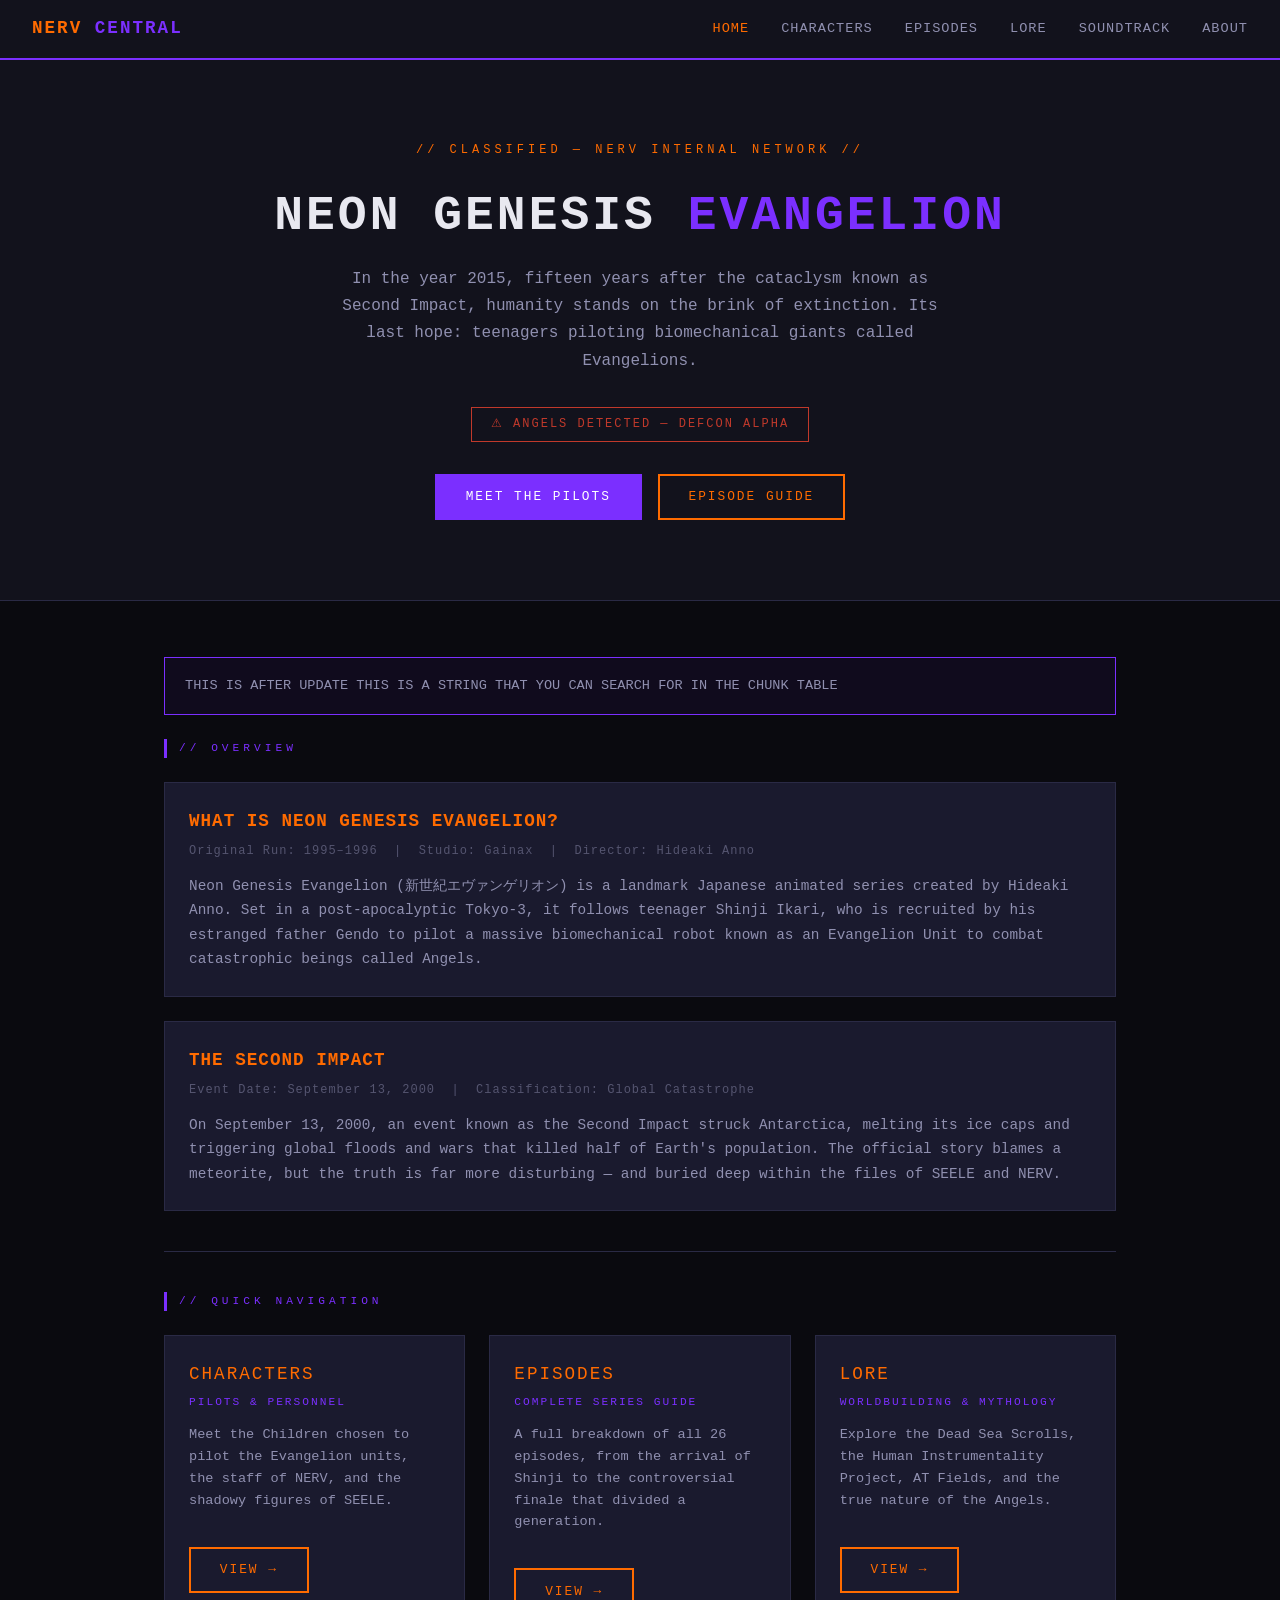
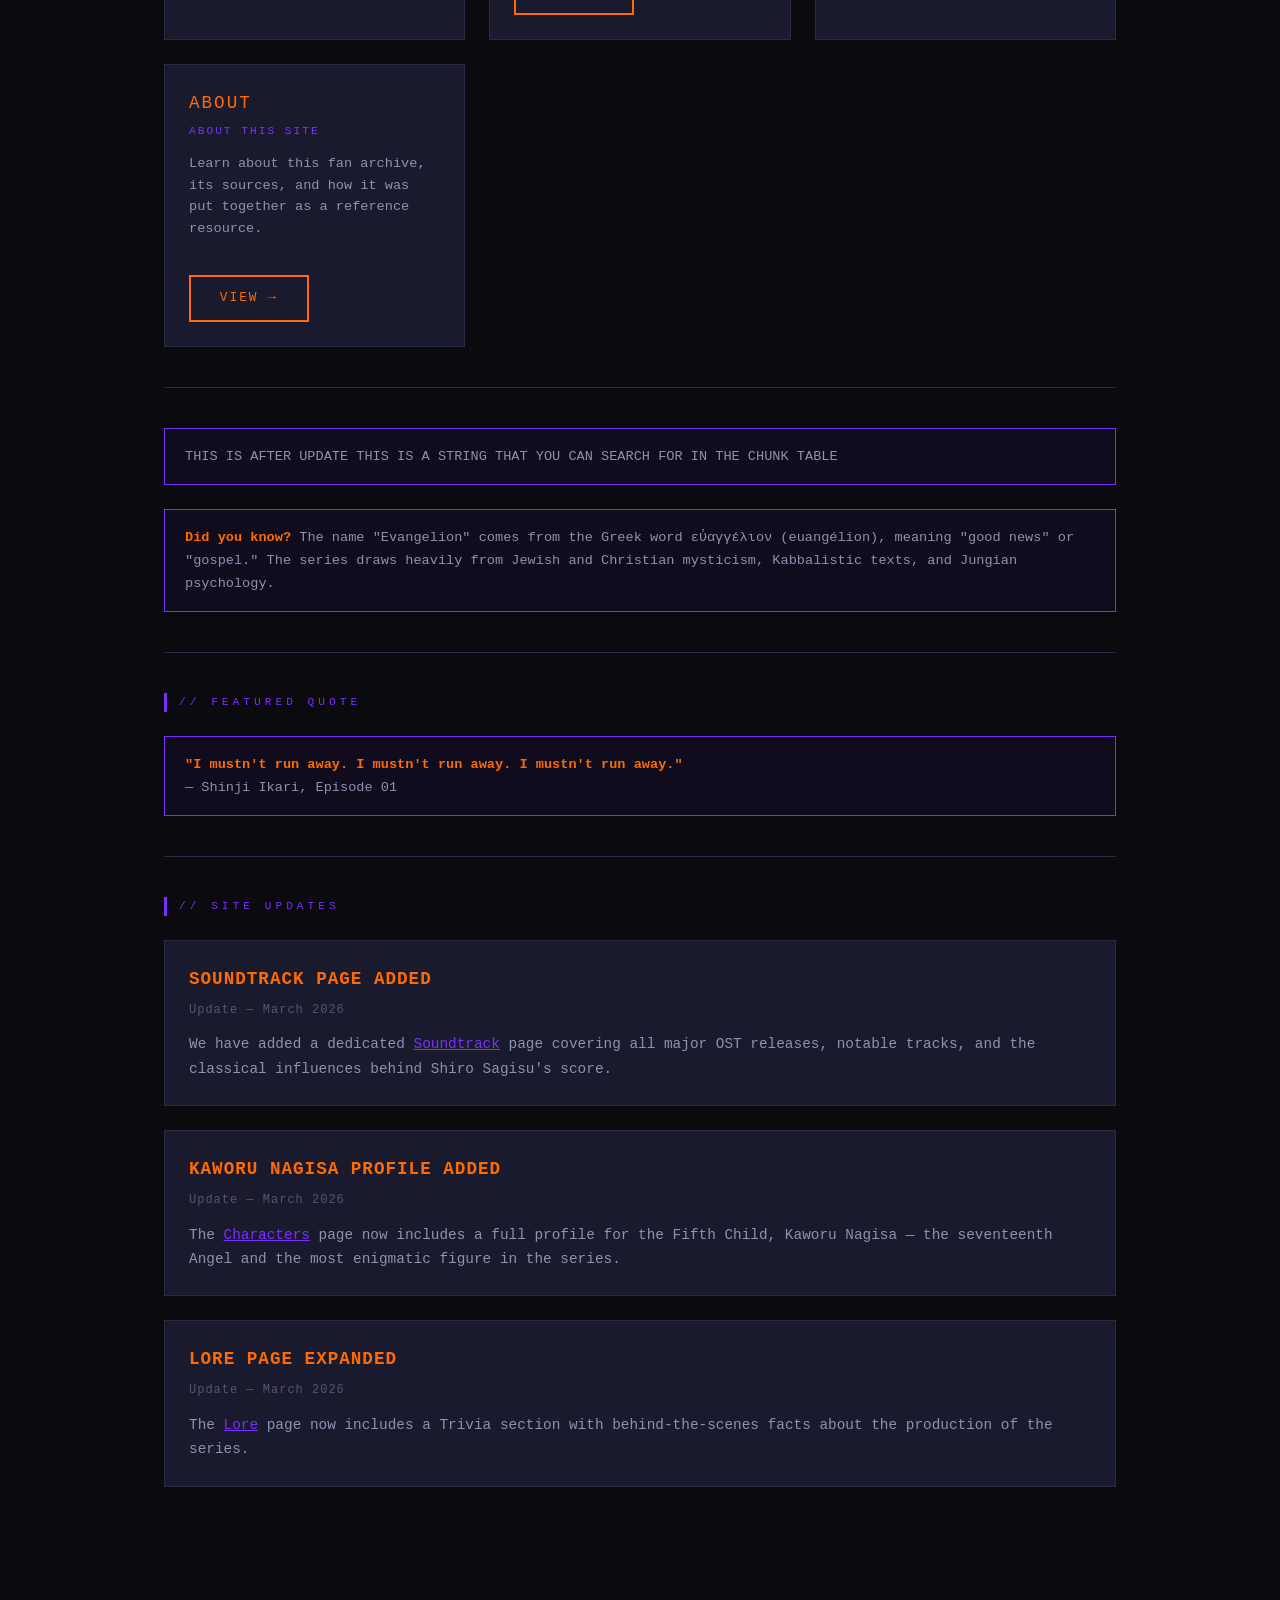
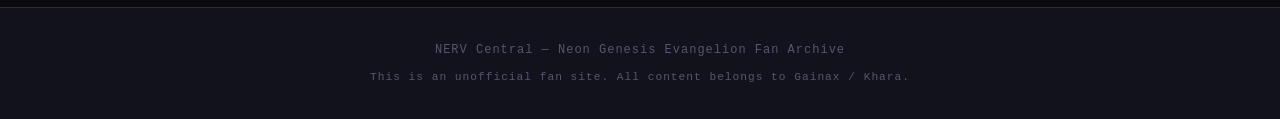
==== index.html @ cbf46183 "updating website to test if we correctly read update events" ====
<!DOCTYPE html>
<html lang="en">
<head>
  <meta charset="UTF-8" />
  <meta name="viewport" content="width=device-width, initial-scale=1.0" />
  <title>NERV Central — Neon Genesis Evangelion</title>
  <link rel="stylesheet" href="style.css" />
</head>
<body>

  <nav>
    <a href="index.html" class="nav-logo">NERV <span>Central</span></a>
    <ul class="nav-links">
      <li><a href="index.html" class="active">Home</a></li>
      <li><a href="characters.html">Characters</a></li>
      <li><a href="episodes.html">Episodes</a></li>
      <li><a href="lore.html">Lore</a></li>
      <li><a href="soundtrack.html">Soundtrack</a></li>
      <li><a href="about.html">About</a></li>
    </ul>
  </nav>

  <section class="hero">
    <p class="hero-tag">// CLASSIFIED — NERV INTERNAL NETWORK //</p>
    <h1>Neon Genesis <span>Evangelion</span></h1>
    <p class="hero-subtitle">
      In the year 2015, fifteen years after the cataclysm known as Second Impact,
      humanity stands on the brink of extinction. Its last hope: teenagers piloting
      biomechanical giants called Evangelions.
    </p>
    <span class="hero-warning">&#9888; ANGELS DETECTED — DEFCON ALPHA</span>
    <div class="btn-group">
      <a href="characters.html" class="btn btn-primary">Meet the Pilots</a>
      <a href="episodes.html" class="btn btn-secondary">Episode Guide</a>
    </div>
  </section>

  <div class="container">

    <div class="highlight-box">
      THIS IS AFTER UPDATE THIS IS A STRING THAT YOU CAN SEARCH FOR IN THE CHUNK TABLE
    </div>

    <p class="section-title">// Overview</p>

    <div class="card">
      <h2>What is Neon Genesis Evangelion?</h2>
      <p class="meta">Original Run: 1995–1996 &nbsp;|&nbsp; Studio: Gainax &nbsp;|&nbsp; Director: Hideaki Anno</p>
      <p>
        Neon Genesis Evangelion (新世紀エヴァンゲリオン) is a landmark Japanese animated series created by Hideaki Anno.
        Set in a post-apocalyptic Tokyo-3, it follows teenager Shinji Ikari, who is recruited by his estranged father
        Gendo to pilot a massive biomechanical robot known as an Evangelion Unit to combat catastrophic beings called Angels.
      </p>
    </div>

    <div class="card">
      <h2>The Second Impact</h2>
      <p class="meta">Event Date: September 13, 2000 &nbsp;|&nbsp; Classification: Global Catastrophe</p>
      <p>
        On September 13, 2000, an event known as the Second Impact struck Antarctica, melting its ice caps and triggering
        global floods and wars that killed half of Earth's population. The official story blames a meteorite, but the truth
        is far more disturbing — and buried deep within the files of SEELE and NERV.
      </p>
    </div>

    <hr class="divider" />

    <p class="section-title">// Quick Navigation</p>

    <div class="char-grid">
      <div class="char-card">
        <p class="char-name">Characters</p>
        <p class="char-designation">Pilots &amp; Personnel</p>
        <p class="char-bio">Meet the Children chosen to pilot the Evangelion units, the staff of NERV, and the shadowy figures of SEELE.</p>
        <br />
        <a href="characters.html" class="btn btn-secondary" style="display:inline-block;margin-top:0.5rem;">View &rarr;</a>
      </div>
      <div class="char-card">
        <p class="char-name">Episodes</p>
        <p class="char-designation">Complete Series Guide</p>
        <p class="char-bio">A full breakdown of all 26 episodes, from the arrival of Shinji to the controversial finale that divided a generation.</p>
        <br />
        <a href="episodes.html" class="btn btn-secondary" style="display:inline-block;margin-top:0.5rem;">View &rarr;</a>
      </div>
      <div class="char-card">
        <p class="char-name">Lore</p>
        <p class="char-designation">Worldbuilding &amp; Mythology</p>
        <p class="char-bio">Explore the Dead Sea Scrolls, the Human Instrumentality Project, AT Fields, and the true nature of the Angels.</p>
        <br />
        <a href="lore.html" class="btn btn-secondary" style="display:inline-block;margin-top:0.5rem;">View &rarr;</a>
      </div>
      <div class="char-card">
        <p class="char-name">About</p>
        <p class="char-designation">About This Site</p>
        <p class="char-bio">Learn about this fan archive, its sources, and how it was put together as a reference resource.</p>
        <br />
        <a href="about.html" class="btn btn-secondary" style="display:inline-block;margin-top:0.5rem;">View &rarr;</a>
      </div>
    </div>

    <hr class="divider" />

    <div class="highlight-box">
      THIS IS AFTER UPDATE THIS IS A STRING THAT YOU CAN SEARCH FOR IN THE CHUNK TABLE
    </div>

    <div class="highlight-box">
      <strong>Did you know?</strong> The name "Evangelion" comes from the Greek word εὐαγγέλιον (euangélion),
      meaning "good news" or "gospel." The series draws heavily from Jewish and Christian mysticism, Kabbalistic texts,
      and Jungian psychology.
    </div>

    <hr class="divider" />

    <p class="section-title">// Featured Quote</p>

    <div class="highlight-box">
      <strong>"I mustn't run away. I mustn't run away. I mustn't run away."</strong>
      <br />— Shinji Ikari, Episode 01
    </div>

    <hr class="divider" />

    <p class="section-title">// Site Updates</p>

    <div class="card">
      <h2>Soundtrack Page Added</h2>
      <p class="meta">Update — March 2026</p>
      <p>We have added a dedicated <a href="soundtrack.html" style="color:var(--accent-purple);">Soundtrack</a> page covering all major OST releases, notable tracks, and the classical influences behind Shiro Sagisu's score.</p>
    </div>

    <div class="card">
      <h2>Kaworu Nagisa Profile Added</h2>
      <p class="meta">Update — March 2026</p>
      <p>The <a href="characters.html" style="color:var(--accent-purple);">Characters</a> page now includes a full profile for the Fifth Child, Kaworu Nagisa — the seventeenth Angel and the most enigmatic figure in the series.</p>
    </div>

    <div class="card">
      <h2>Lore Page Expanded</h2>
      <p class="meta">Update — March 2026</p>
      <p>The <a href="lore.html" style="color:var(--accent-purple);">Lore</a> page now includes a Trivia section with behind-the-scenes facts about the production of the series.</p>
    </div>

  </div>

  <footer>
    <p>NERV Central &mdash; Neon Genesis Evangelion Fan Archive</p>
    <p class="footer-note">This is an unofficial fan site. All content belongs to Gainax / Khara.</p>
  </footer>

</body>
</html>
---- style.css ----
/* =============================================
   Neon Genesis Evangelion Fan Site - style.css
   ============================================= */

* {
  margin: 0;
  padding: 0;
  box-sizing: border-box;
}

:root {
  --bg-dark: #0a0a0f;
  --bg-panel: #12121c;
  --bg-card: #1a1a2e;
  --accent-purple: #7b2fff;
  --accent-orange: #ff6b00;
  --accent-red: #c0392b;
  --text-primary: #e8e8f0;
  --text-secondary: #9090b0;
  --text-muted: #555570;
  --border: #2a2a45;
  --glow-purple: rgba(123, 47, 255, 0.3);
  --glow-orange: rgba(255, 107, 0, 0.3);
}

body {
  font-family: 'Courier New', Courier, monospace;
  background-color: var(--bg-dark);
  color: var(--text-primary);
  line-height: 1.7;
  min-height: 100vh;
}

/* ---- NAVIGATION ---- */
nav {
  background-color: var(--bg-panel);
  border-bottom: 2px solid var(--accent-purple);
  padding: 0 2rem;
  position: sticky;
  top: 0;
  z-index: 100;
  display: flex;
  align-items: center;
  justify-content: space-between;
  height: 60px;
}

.nav-logo {
  font-size: 1.1rem;
  font-weight: bold;
  color: var(--accent-orange);
  letter-spacing: 2px;
  text-transform: uppercase;
  text-decoration: none;
}

.nav-logo span {
  color: var(--accent-purple);
}

.nav-links {
  list-style: none;
  display: flex;
  gap: 2rem;
}

.nav-links a {
  color: var(--text-secondary);
  text-decoration: none;
  font-size: 0.85rem;
  letter-spacing: 1px;
  text-transform: uppercase;
  transition: color 0.2s;
}

.nav-links a:hover,
.nav-links a.active {
  color: var(--accent-orange);
}

/* ---- LAYOUT ---- */
.container {
  max-width: 1000px;
  margin: 0 auto;
  padding: 2rem 1.5rem;
}

/* ---- HERO (index only) ---- */
.hero {
  background-color: var(--bg-panel);
  border-bottom: 1px solid var(--border);
  padding: 5rem 1.5rem;
  text-align: center;
}

.hero-tag {
  font-size: 0.75rem;
  letter-spacing: 4px;
  color: var(--accent-orange);
  text-transform: uppercase;
  margin-bottom: 1rem;
}

.hero h1 {
  font-size: 3rem;
  color: var(--text-primary);
  letter-spacing: 3px;
  text-transform: uppercase;
  margin-bottom: 0.5rem;
}

.hero h1 span {
  color: var(--accent-purple);
}

.hero-subtitle {
  font-size: 1rem;
  color: var(--text-secondary);
  margin-bottom: 2rem;
  max-width: 600px;
  margin-left: auto;
  margin-right: auto;
}

.hero-warning {
  display: inline-block;
  border: 1px solid var(--accent-red);
  color: var(--accent-red);
  font-size: 0.75rem;
  letter-spacing: 2px;
  padding: 0.4rem 1.2rem;
  text-transform: uppercase;
}

.btn-group {
  display: flex;
  gap: 1rem;
  justify-content: center;
  margin-top: 2rem;
  flex-wrap: wrap;
}

.btn {
  text-decoration: none;
  padding: 0.65rem 1.8rem;
  font-size: 0.8rem;
  letter-spacing: 2px;
  text-transform: uppercase;
  font-family: inherit;
  cursor: pointer;
  transition: all 0.2s;
}

.btn-primary {
  background-color: var(--accent-purple);
  color: #fff;
  border: 2px solid var(--accent-purple);
}

.btn-primary:hover {
  background-color: transparent;
  color: var(--accent-purple);
  box-shadow: 0 0 12px var(--glow-purple);
}

.btn-secondary {
  background-color: transparent;
  color: var(--accent-orange);
  border: 2px solid var(--accent-orange);
}

.btn-secondary:hover {
  background-color: var(--accent-orange);
  color: #000;
}

/* ---- PAGE HEADER ---- */
.page-header {
  background-color: var(--bg-panel);
  border-bottom: 1px solid var(--border);
  padding: 3rem 1.5rem;
  text-align: center;
}

.page-header .tag {
  font-size: 0.7rem;
  letter-spacing: 4px;
  color: var(--accent-orange);
  text-transform: uppercase;
  margin-bottom: 0.75rem;
}

.page-header h1 {
  font-size: 2rem;
  letter-spacing: 3px;
  text-transform: uppercase;
  color: var(--text-primary);
}

.page-header p {
  color: var(--text-secondary);
  font-size: 0.9rem;
  margin-top: 0.5rem;
  max-width: 600px;
  margin-left: auto;
  margin-right: auto;
}

/* ---- SECTION TITLES ---- */
.section-title {
  font-size: 0.7rem;
  letter-spacing: 4px;
  text-transform: uppercase;
  color: var(--accent-purple);
  border-left: 3px solid var(--accent-purple);
  padding-left: 0.75rem;
  margin-bottom: 1.5rem;
}

/* ---- CARDS ---- */
.card {
  background-color: var(--bg-card);
  border: 1px solid var(--border);
  padding: 1.5rem;
  margin-bottom: 1.5rem;
  transition: border-color 0.2s;
}

.card:hover {
  border-color: var(--accent-purple);
}

.card h2 {
  font-size: 1.1rem;
  color: var(--accent-orange);
  margin-bottom: 0.3rem;
  letter-spacing: 1px;
  text-transform: uppercase;
}

.card .meta {
  font-size: 0.75rem;
  color: var(--text-muted);
  letter-spacing: 1px;
  margin-bottom: 0.75rem;
}

.card p {
  font-size: 0.9rem;
  color: var(--text-secondary);
}

/* ---- CHARACTER CARDS ---- */
.char-grid {
  display: grid;
  grid-template-columns: repeat(auto-fit, minmax(280px, 1fr));
  gap: 1.5rem;
}

.char-card {
  background-color: var(--bg-card);
  border: 1px solid var(--border);
  padding: 1.5rem;
  transition: border-color 0.2s, box-shadow 0.2s;
}

.char-card:hover {
  border-color: var(--accent-purple);
  box-shadow: 0 0 20px var(--glow-purple);
}

.char-name {
  font-size: 1.1rem;
  color: var(--accent-orange);
  letter-spacing: 2px;
  text-transform: uppercase;
  margin-bottom: 0.2rem;
}

.char-designation {
  font-size: 0.7rem;
  color: var(--accent-purple);
  letter-spacing: 2px;
  text-transform: uppercase;
  margin-bottom: 0.75rem;
}

.char-stat {
  display: flex;
  justify-content: space-between;
  font-size: 0.75rem;
  padding: 0.3rem 0;
  border-bottom: 1px solid var(--border);
  color: var(--text-secondary);
}

.char-stat:last-of-type {
  border-bottom: none;
}

.char-stat .label {
  color: var(--text-muted);
  letter-spacing: 1px;
  text-transform: uppercase;
}

.char-bio {
  margin-top: 0.75rem;
  font-size: 0.85rem;
  color: var(--text-secondary);
  line-height: 1.6;
}

/* ---- EPISODE LIST ---- */
.episode-list {
  list-style: none;
}

.episode-item {
  display: flex;
  align-items: flex-start;
  gap: 1rem;
  padding: 1rem 1.25rem;
  border: 1px solid var(--border);
  margin-bottom: 0.75rem;
  background-color: var(--bg-card);
  transition: border-color 0.2s;
}

.episode-item:hover {
  border-color: var(--accent-orange);
}

.ep-num {
  font-size: 1.5rem;
  color: var(--text-muted);
  font-weight: bold;
  min-width: 2.5rem;
  line-height: 1;
  padding-top: 0.2rem;
}

.ep-info h3 {
  font-size: 0.9rem;
  color: var(--text-primary);
  letter-spacing: 1px;
  text-transform: uppercase;
  margin-bottom: 0.2rem;
}

.ep-info .ep-meta {
  font-size: 0.7rem;
  color: var(--accent-purple);
  letter-spacing: 1px;
  margin-bottom: 0.4rem;
}

.ep-info p {
  font-size: 0.82rem;
  color: var(--text-secondary);
}

/* ---- LORE SECTIONS ---- */
.lore-block {
  margin-bottom: 3rem;
}

.lore-block h2 {
  font-size: 1rem;
  color: var(--accent-orange);
  letter-spacing: 3px;
  text-transform: uppercase;
  margin-bottom: 1rem;
  border-bottom: 1px solid var(--border);
  padding-bottom: 0.5rem;
}

.lore-block p {
  font-size: 0.9rem;
  color: var(--text-secondary);
  margin-bottom: 0.75rem;
}

.lore-block ul {
  list-style: none;
  margin: 0.75rem 0;
}

.lore-block ul li {
  font-size: 0.85rem;
  color: var(--text-secondary);
  padding: 0.3rem 0;
  padding-left: 1rem;
  border-left: 2px solid var(--accent-purple);
  margin-bottom: 0.4rem;
}

/* ---- INFO TABLE ---- */
.info-table {
  width: 100%;
  border-collapse: collapse;
  font-size: 0.85rem;
  margin: 1rem 0;
}

.info-table th {
  text-align: left;
  color: var(--accent-purple);
  font-size: 0.7rem;
  letter-spacing: 2px;
  text-transform: uppercase;
  padding: 0.6rem 0.75rem;
  border-bottom: 2px solid var(--border);
}

.info-table td {
  padding: 0.6rem 0.75rem;
  border-bottom: 1px solid var(--border);
  color: var(--text-secondary);
}

.info-table tr:hover td {
  color: var(--text-primary);
  background-color: rgba(123, 47, 255, 0.05);
}

/* ---- ABOUT PAGE ---- */
.about-grid {
  display: grid;
  grid-template-columns: 1fr 1fr;
  gap: 1.5rem;
}

@media (max-width: 600px) {
  .about-grid {
    grid-template-columns: 1fr;
  }
}

.about-card {
  background-color: var(--bg-card);
  border: 1px solid var(--border);
  padding: 1.5rem;
}

.about-card h3 {
  font-size: 0.75rem;
  color: var(--accent-orange);
  letter-spacing: 3px;
  text-transform: uppercase;
  margin-bottom: 0.75rem;
}

.about-card p,
.about-card li {
  font-size: 0.85rem;
  color: var(--text-secondary);
}

.about-card ul {
  list-style: none;
}

.about-card ul li {
  padding: 0.25rem 0;
  padding-left: 1rem;
  border-left: 2px solid var(--border);
  margin-bottom: 0.3rem;
}

/* ---- FOOTER ---- */
footer {
  margin-top: 4rem;
  border-top: 1px solid var(--border);
  background-color: var(--bg-panel);
  padding: 2rem 1.5rem;
  text-align: center;
  font-size: 0.75rem;
  color: var(--text-muted);
  letter-spacing: 1px;
}

footer a {
  color: var(--accent-purple);
  text-decoration: none;
}

footer .footer-note {
  margin-top: 0.5rem;
  color: var(--text-muted);
  font-size: 0.7rem;
}

/* ---- DIVIDER ---- */
.divider {
  border: none;
  border-top: 1px solid var(--border);
  margin: 2.5rem 0;
}

/* ---- HIGHLIGHT BOX ---- */
.highlight-box {
  border: 1px solid var(--accent-purple);
  padding: 1rem 1.25rem;
  background-color: rgba(123, 47, 255, 0.06);
  font-size: 0.85rem;
  color: var(--text-secondary);
  margin: 1.5rem 0;
}

.highlight-box strong {
  color: var(--accent-orange);
}

/* ---- RESPONSIVE ---- */
@media (max-width: 700px) {
  .hero h1 {
    font-size: 2rem;
  }

  nav {
    padding: 0 1rem;
  }

  .nav-links {
    gap: 1rem;
  }

  .nav-links a {
    font-size: 0.75rem;
  }
}
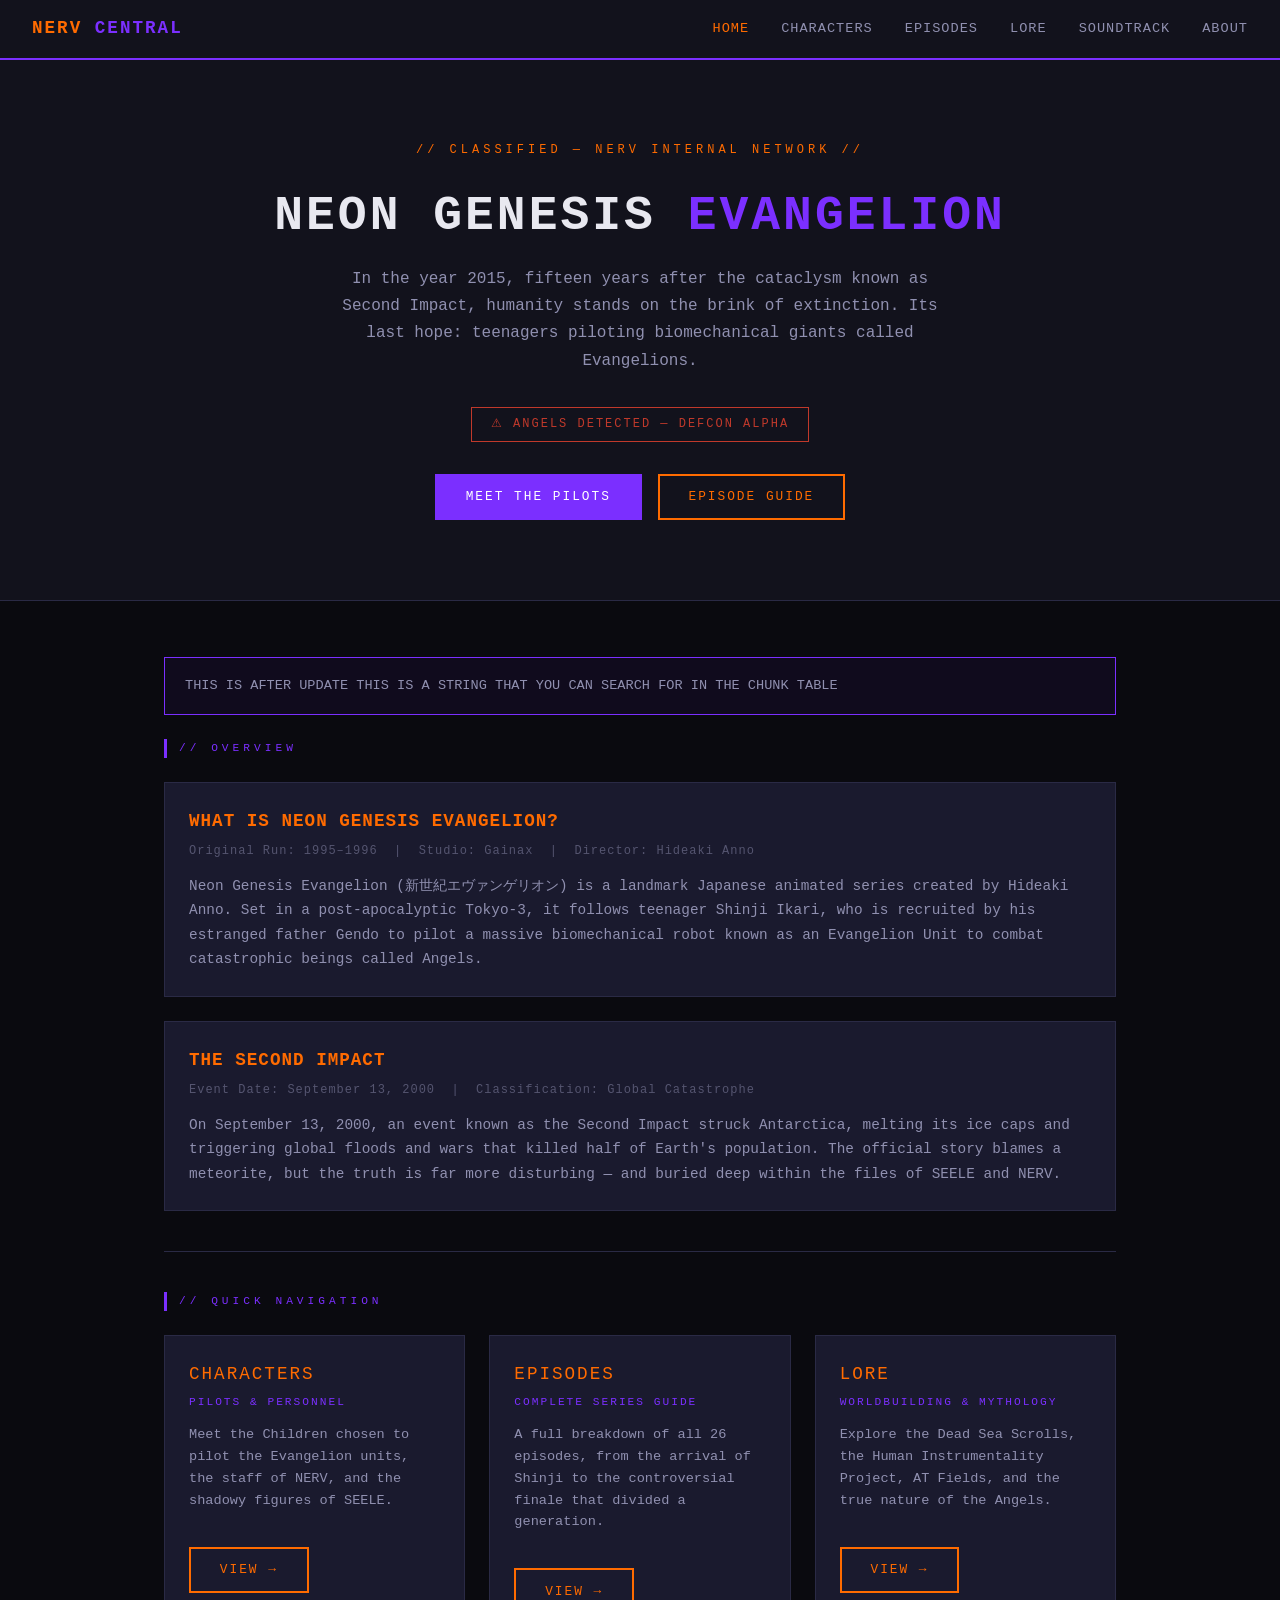
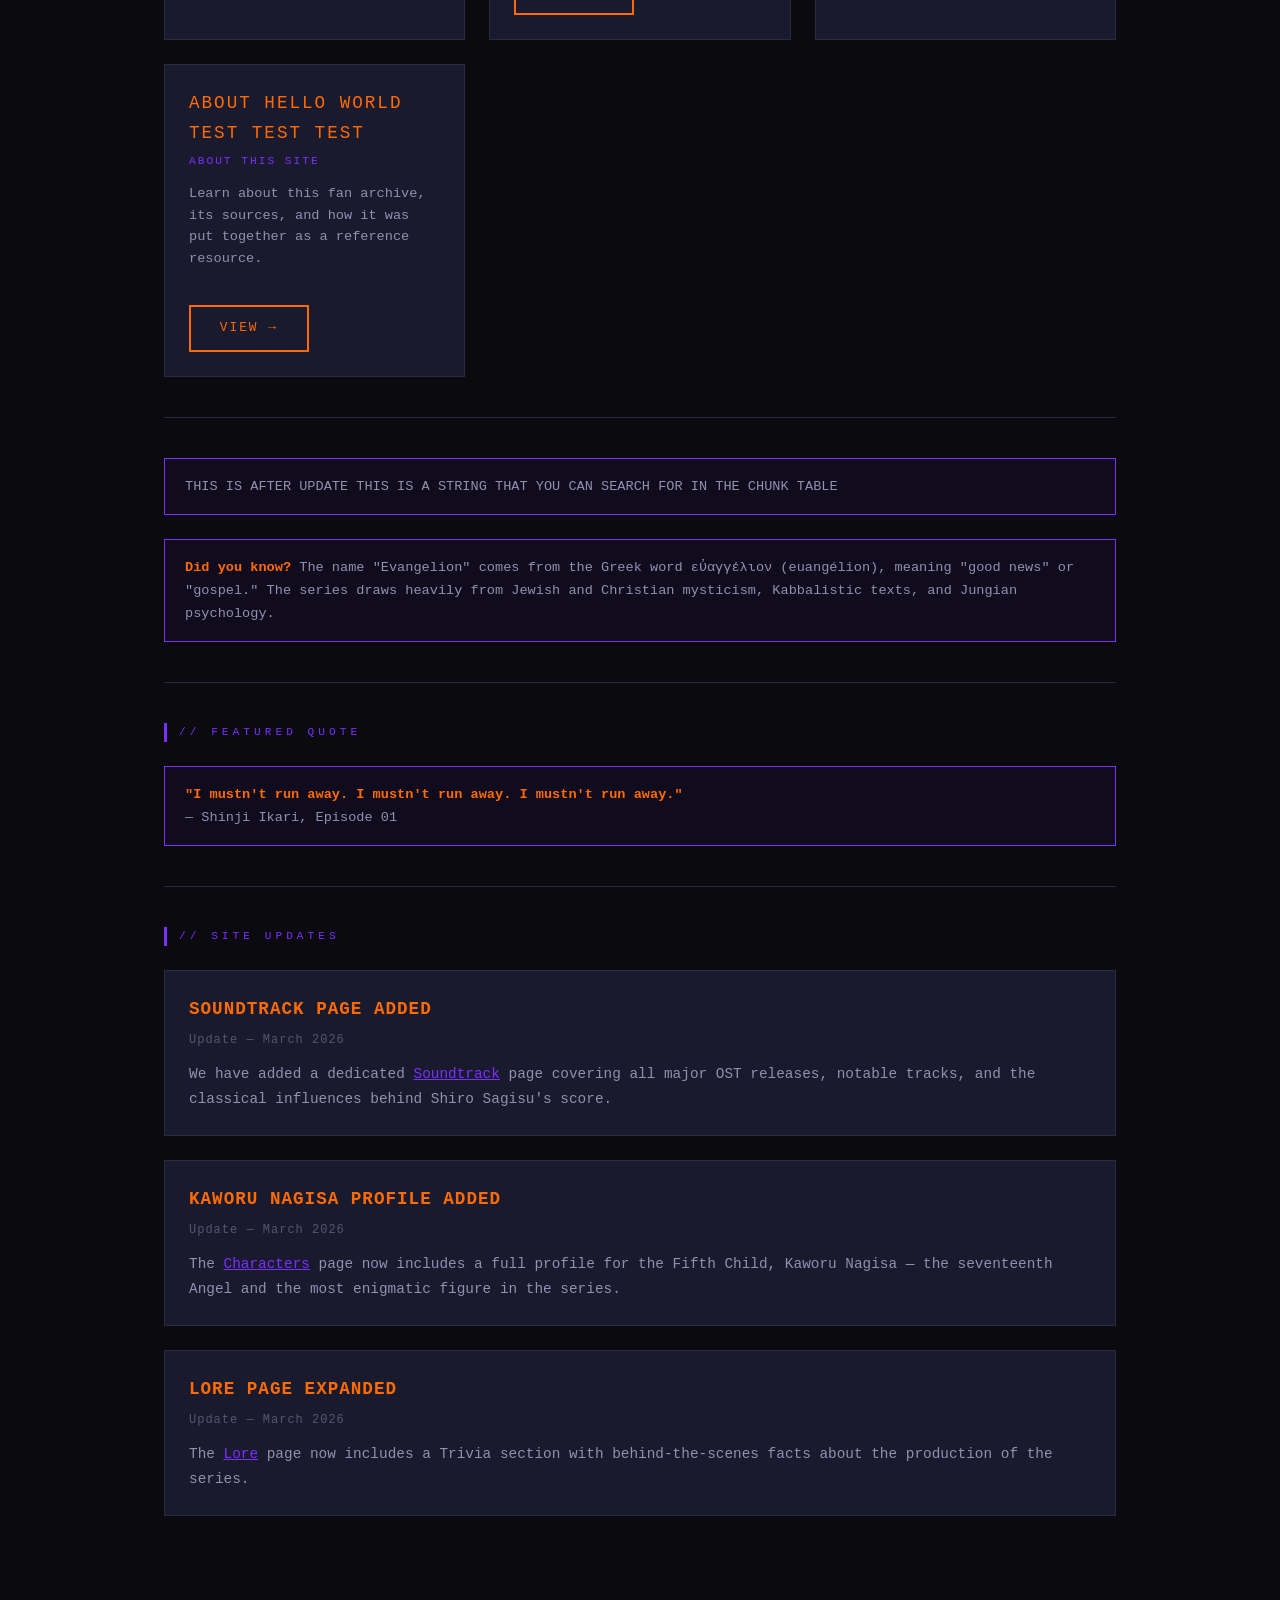
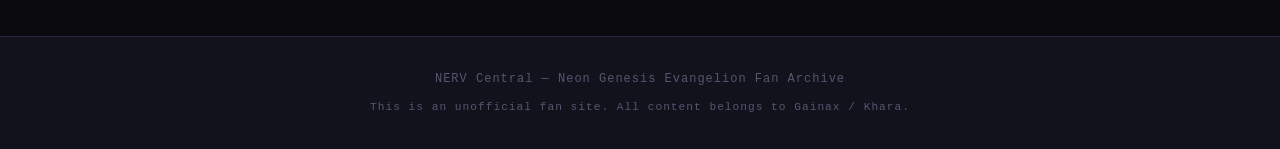
==== commit b5a08d9b: "Update index.html" ====
--- a/index.html
+++ b/index.html
@@ -90,7 +90,7 @@
         <a href="lore.html" class="btn btn-secondary" style="display:inline-block;margin-top:0.5rem;">View &rarr;</a>
       </div>
       <div class="char-card">
-        <p class="char-name">About</p>
+        <p class="char-name">About hello world test test test</p>
         <p class="char-designation">About This Site</p>
         <p class="char-bio">Learn about this fan archive, its sources, and how it was put together as a reference resource.</p>
         <br />
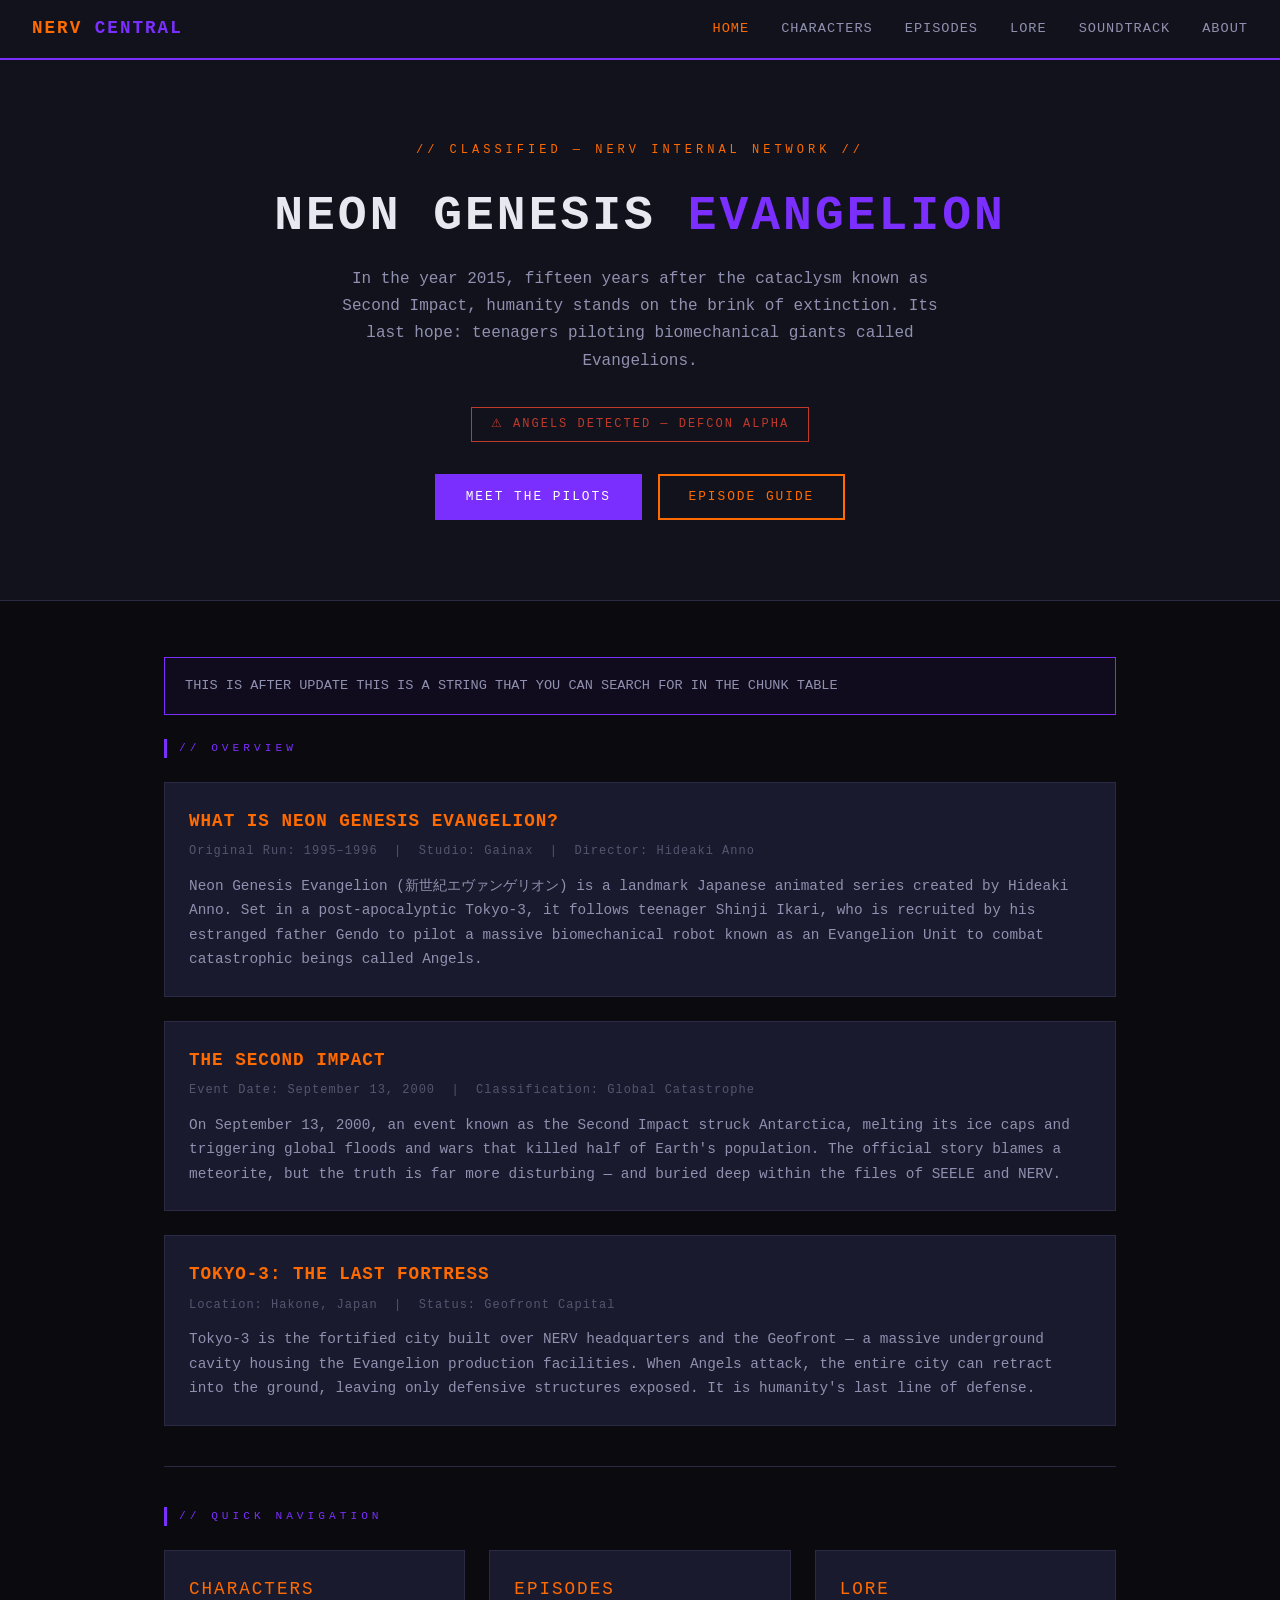
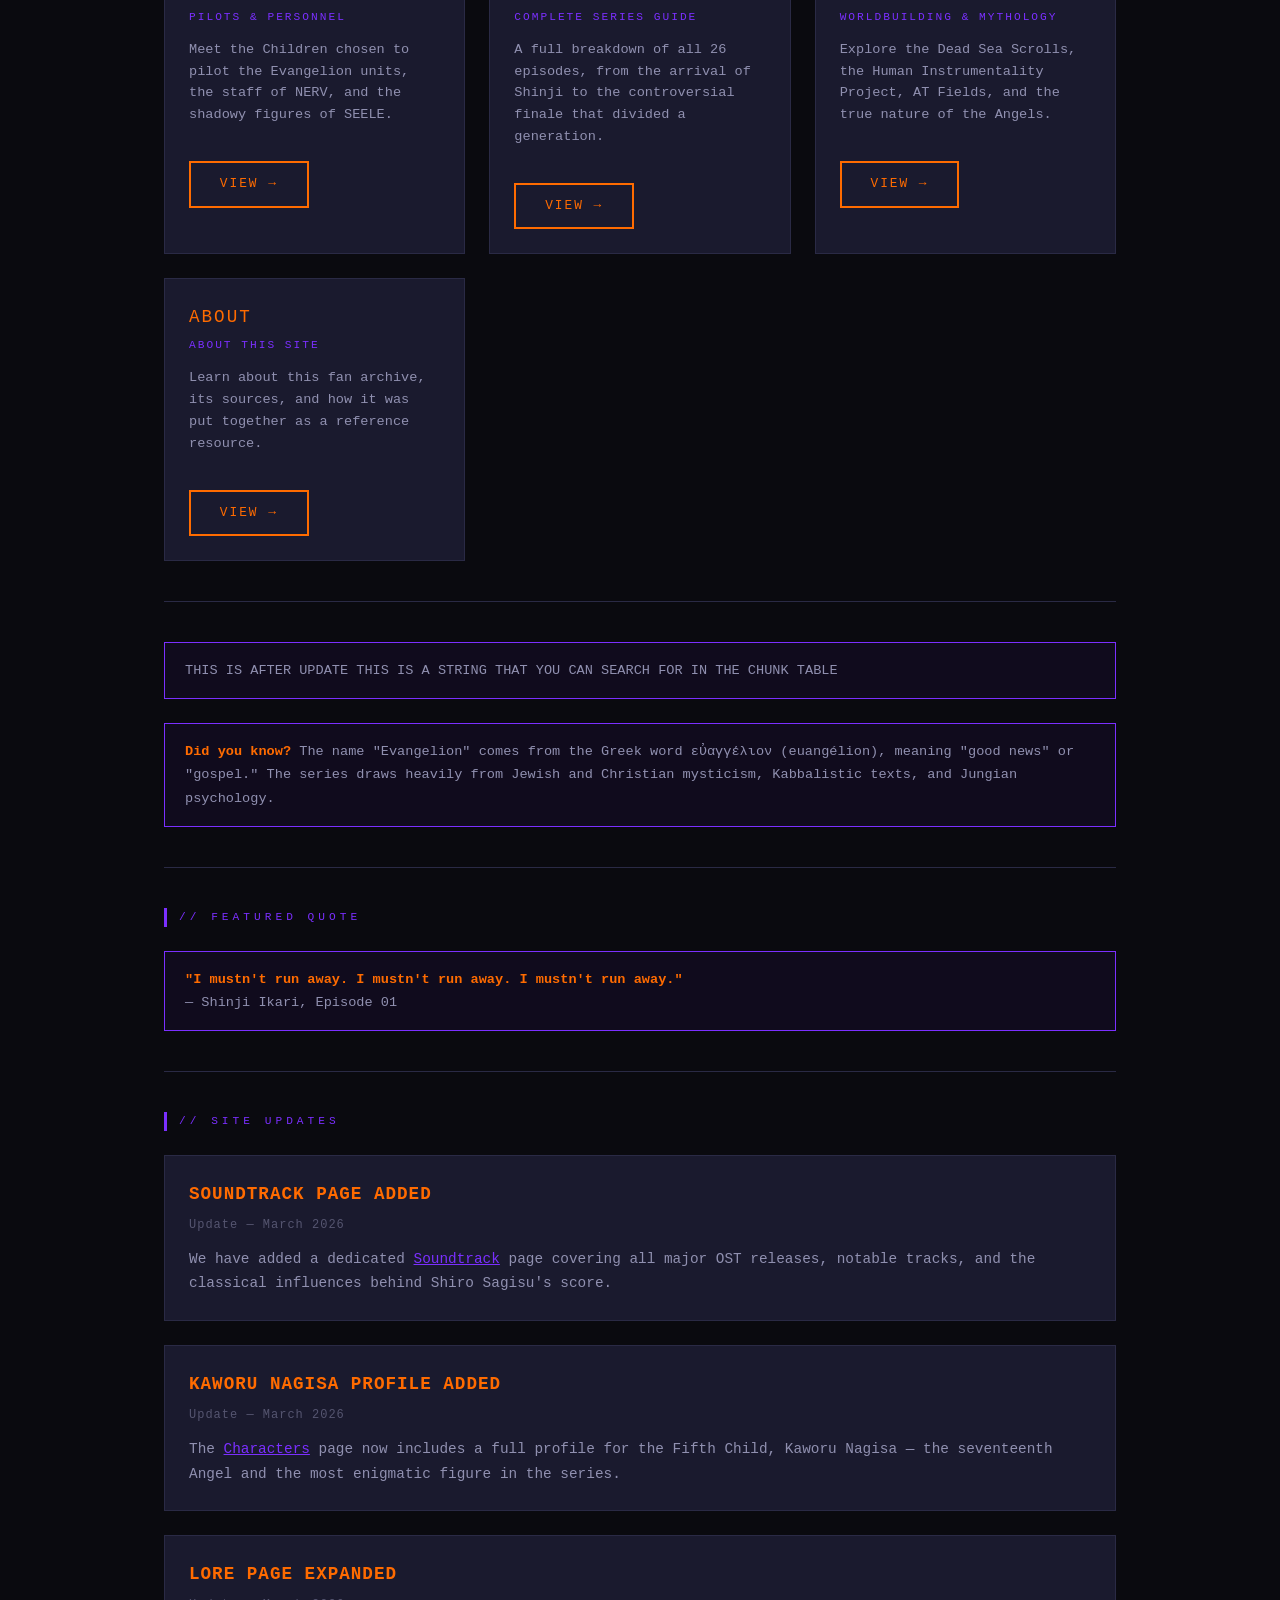
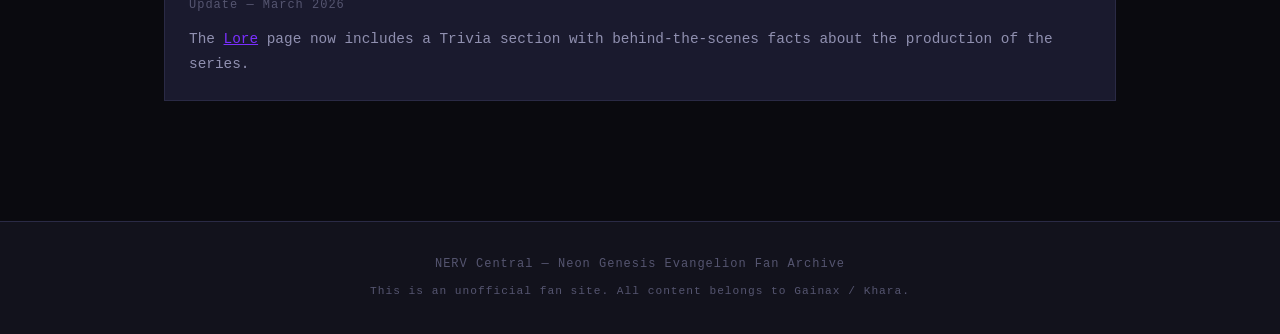
==== commit ca8eb564: "Add files via upload" ====
--- a/index.html
+++ b/index.html
@@ -3,6 +3,7 @@
 <head>
   <meta charset="UTF-8" />
   <meta name="viewport" content="width=device-width, initial-scale=1.0" />
+  <meta name="description" content="NERV Central is a fan archive for Neon Genesis Evangelion, featuring character profiles, episode guides, lore, and soundtrack information." />
   <title>NERV Central — Neon Genesis Evangelion</title>
   <link rel="stylesheet" href="style.css" />
 </head>
@@ -63,6 +64,16 @@
       </p>
     </div>
 
+    <div class="card">
+      <h2>Tokyo-3: The Last Fortress</h2>
+      <p class="meta">Location: Hakone, Japan &nbsp;|&nbsp; Status: Geofront Capital</p>
+      <p>
+        Tokyo-3 is the fortified city built over NERV headquarters and the Geofront — a massive underground cavity housing
+        the Evangelion production facilities. When Angels attack, the entire city can retract into the ground, leaving only
+        defensive structures exposed. It is humanity's last line of defense.
+      </p>
+    </div>
+
     <hr class="divider" />
 
     <p class="section-title">// Quick Navigation</p>
@@ -90,7 +101,7 @@
         <a href="lore.html" class="btn btn-secondary" style="display:inline-block;margin-top:0.5rem;">View &rarr;</a>
       </div>
       <div class="char-card">
-        <p class="char-name">About hello world test test test</p>
+        <p class="char-name">About</p>
         <p class="char-designation">About This Site</p>
         <p class="char-bio">Learn about this fan archive, its sources, and how it was put together as a reference resource.</p>
         <br />
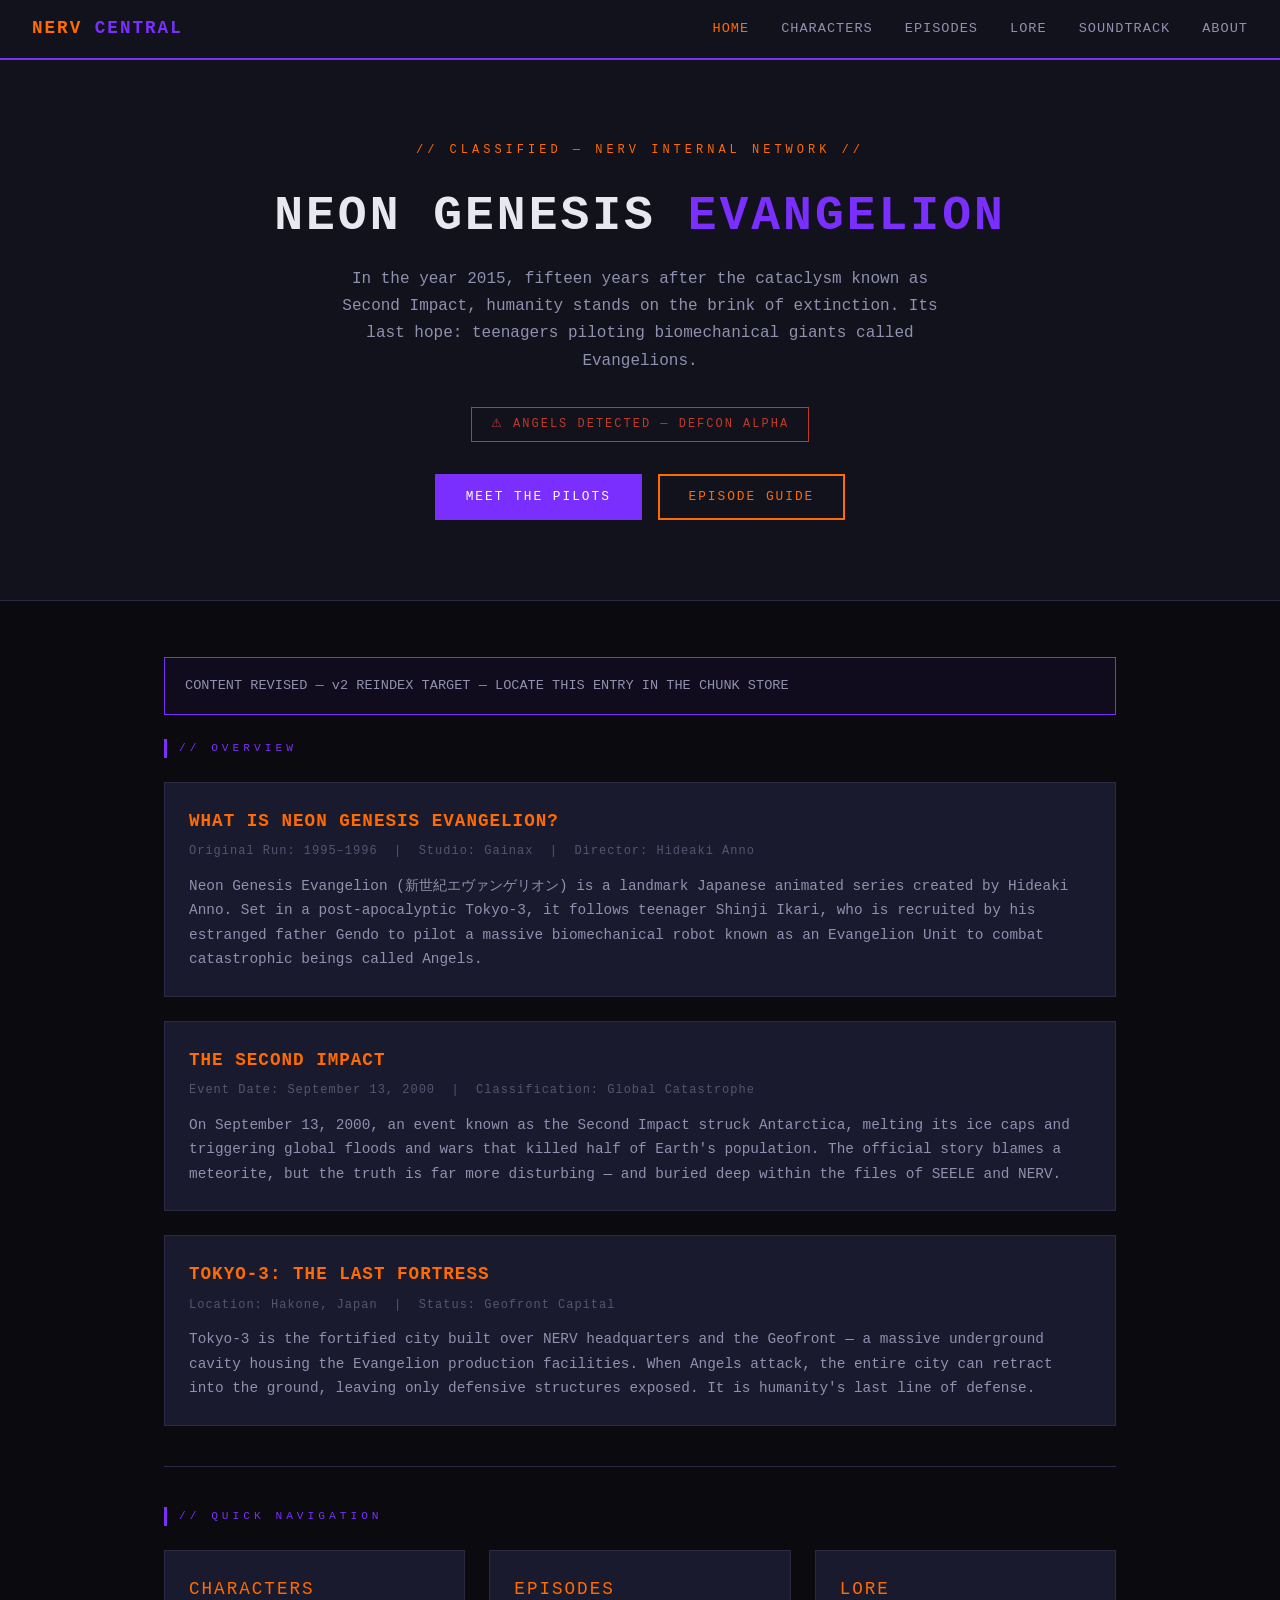
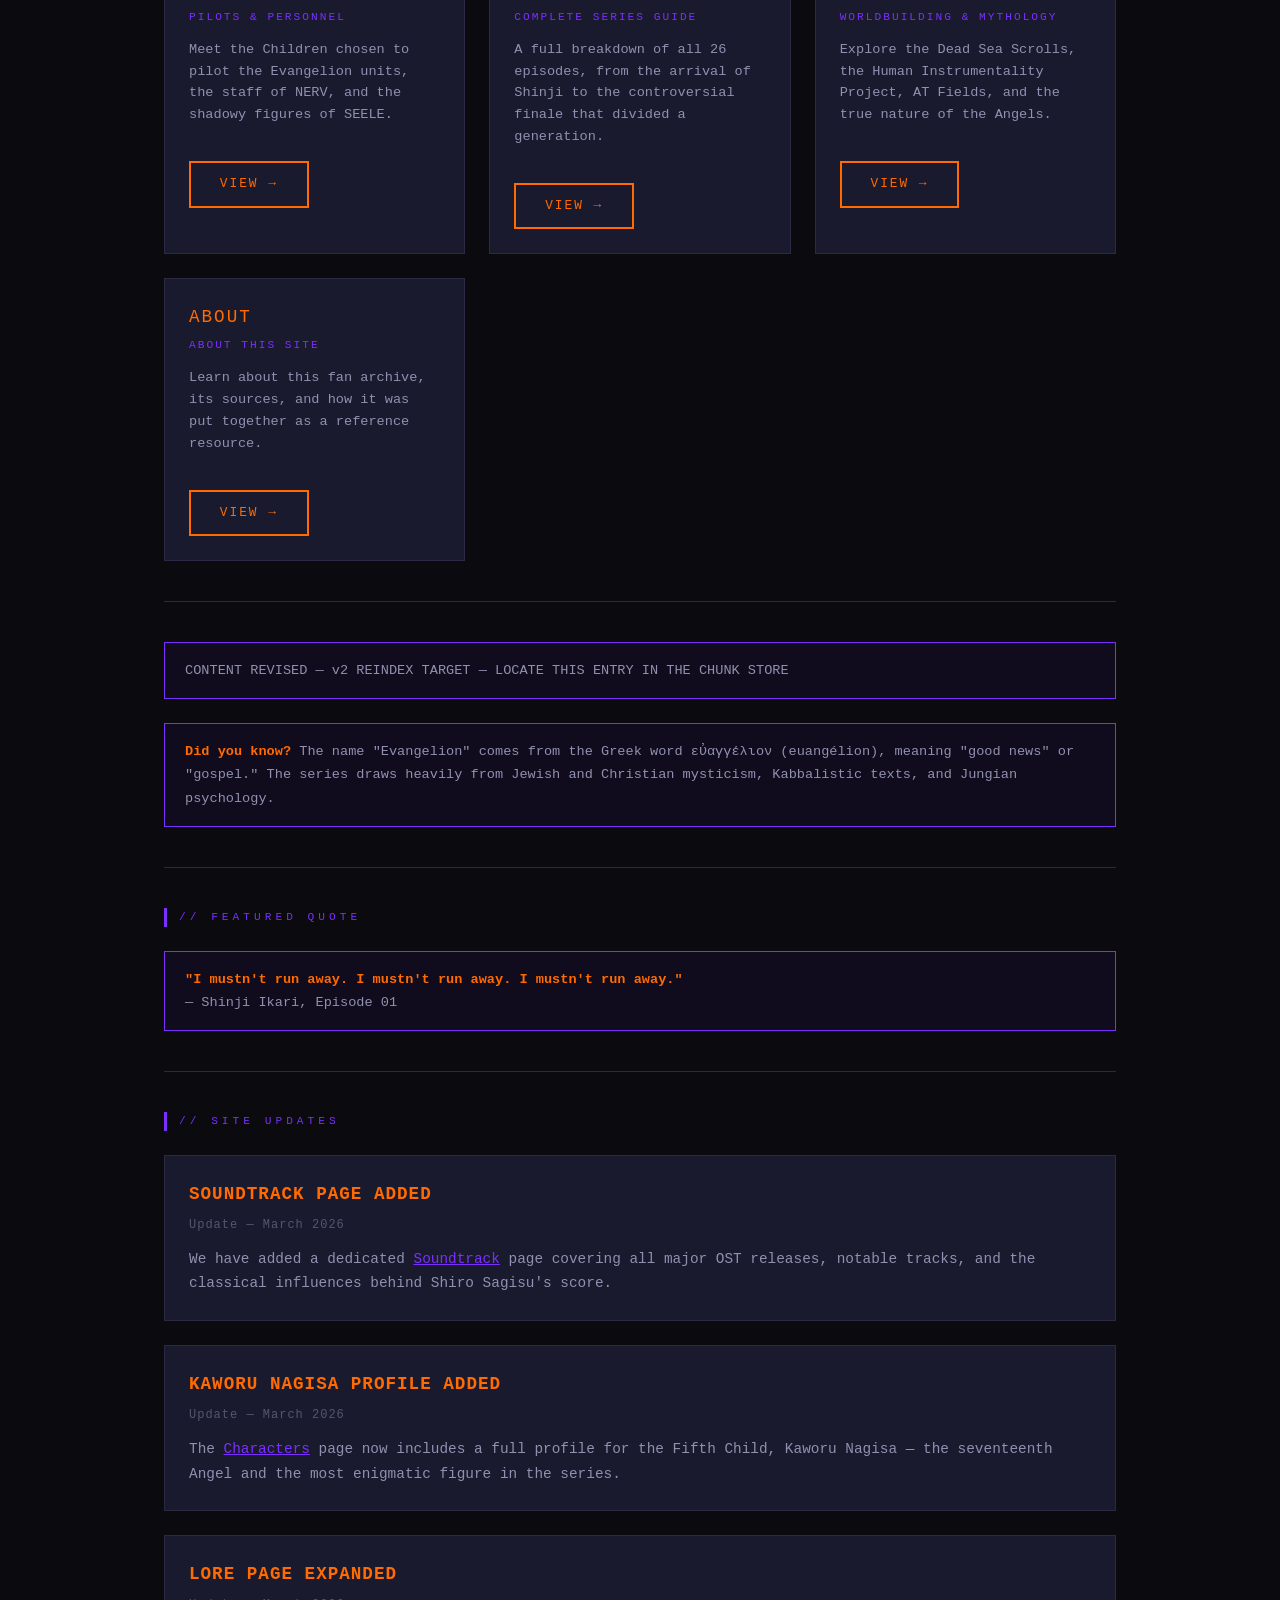
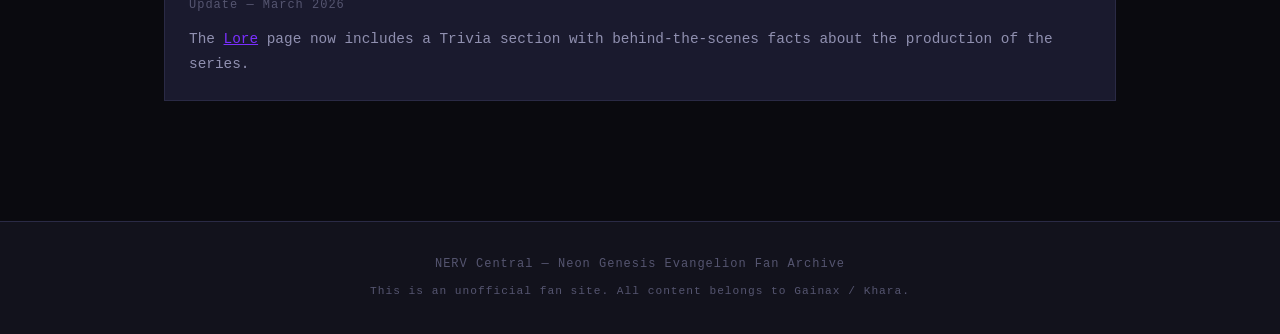
==== commit 0f4df331: "updating website again" ====
--- a/index.html
+++ b/index.html
@@ -39,7 +39,7 @@
   <div class="container">
 
     <div class="highlight-box">
-      THIS IS AFTER UPDATE THIS IS A STRING THAT YOU CAN SEARCH FOR IN THE CHUNK TABLE
+      CONTENT REVISED — v2 REINDEX TARGET — LOCATE THIS ENTRY IN THE CHUNK STORE
     </div>
 
     <p class="section-title">// Overview</p>
@@ -112,7 +112,7 @@
     <hr class="divider" />
 
     <div class="highlight-box">
-      THIS IS AFTER UPDATE THIS IS A STRING THAT YOU CAN SEARCH FOR IN THE CHUNK TABLE
+      CONTENT REVISED — v2 REINDEX TARGET — LOCATE THIS ENTRY IN THE CHUNK STORE
     </div>
 
     <div class="highlight-box">
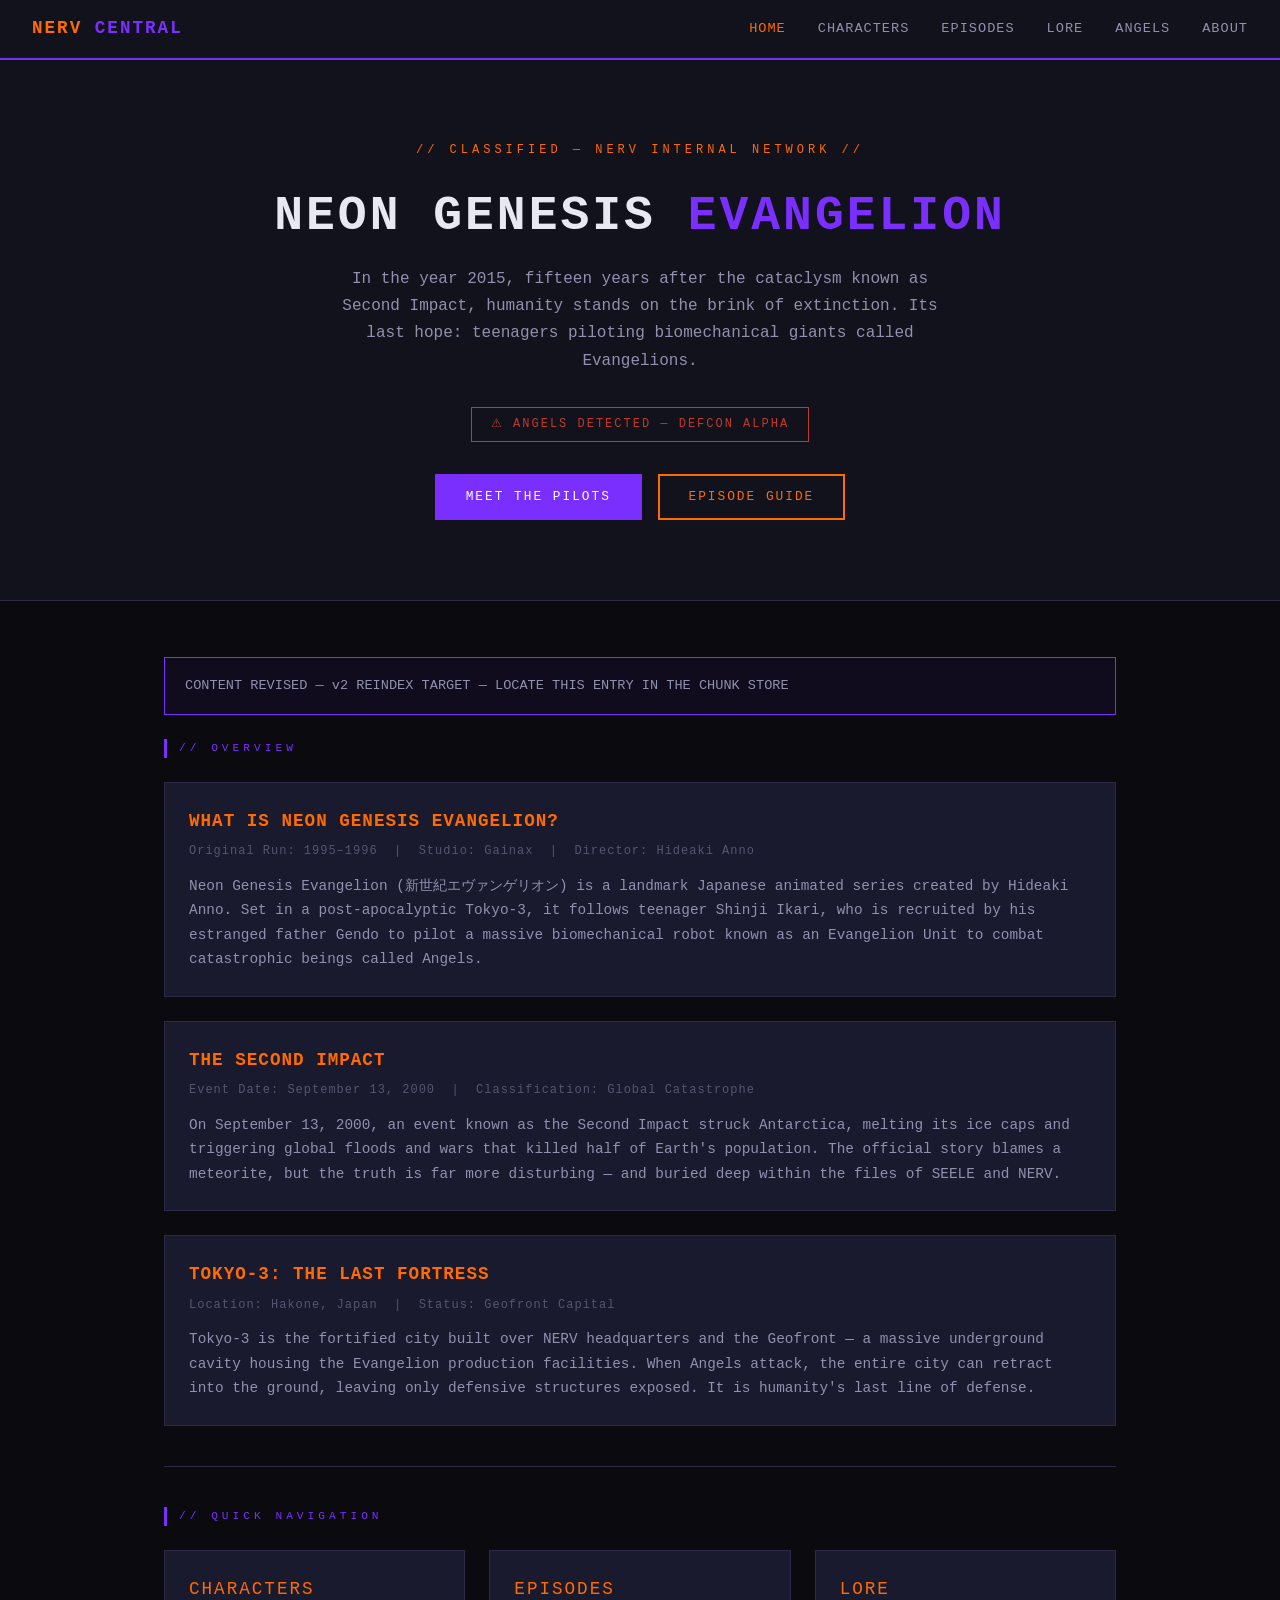
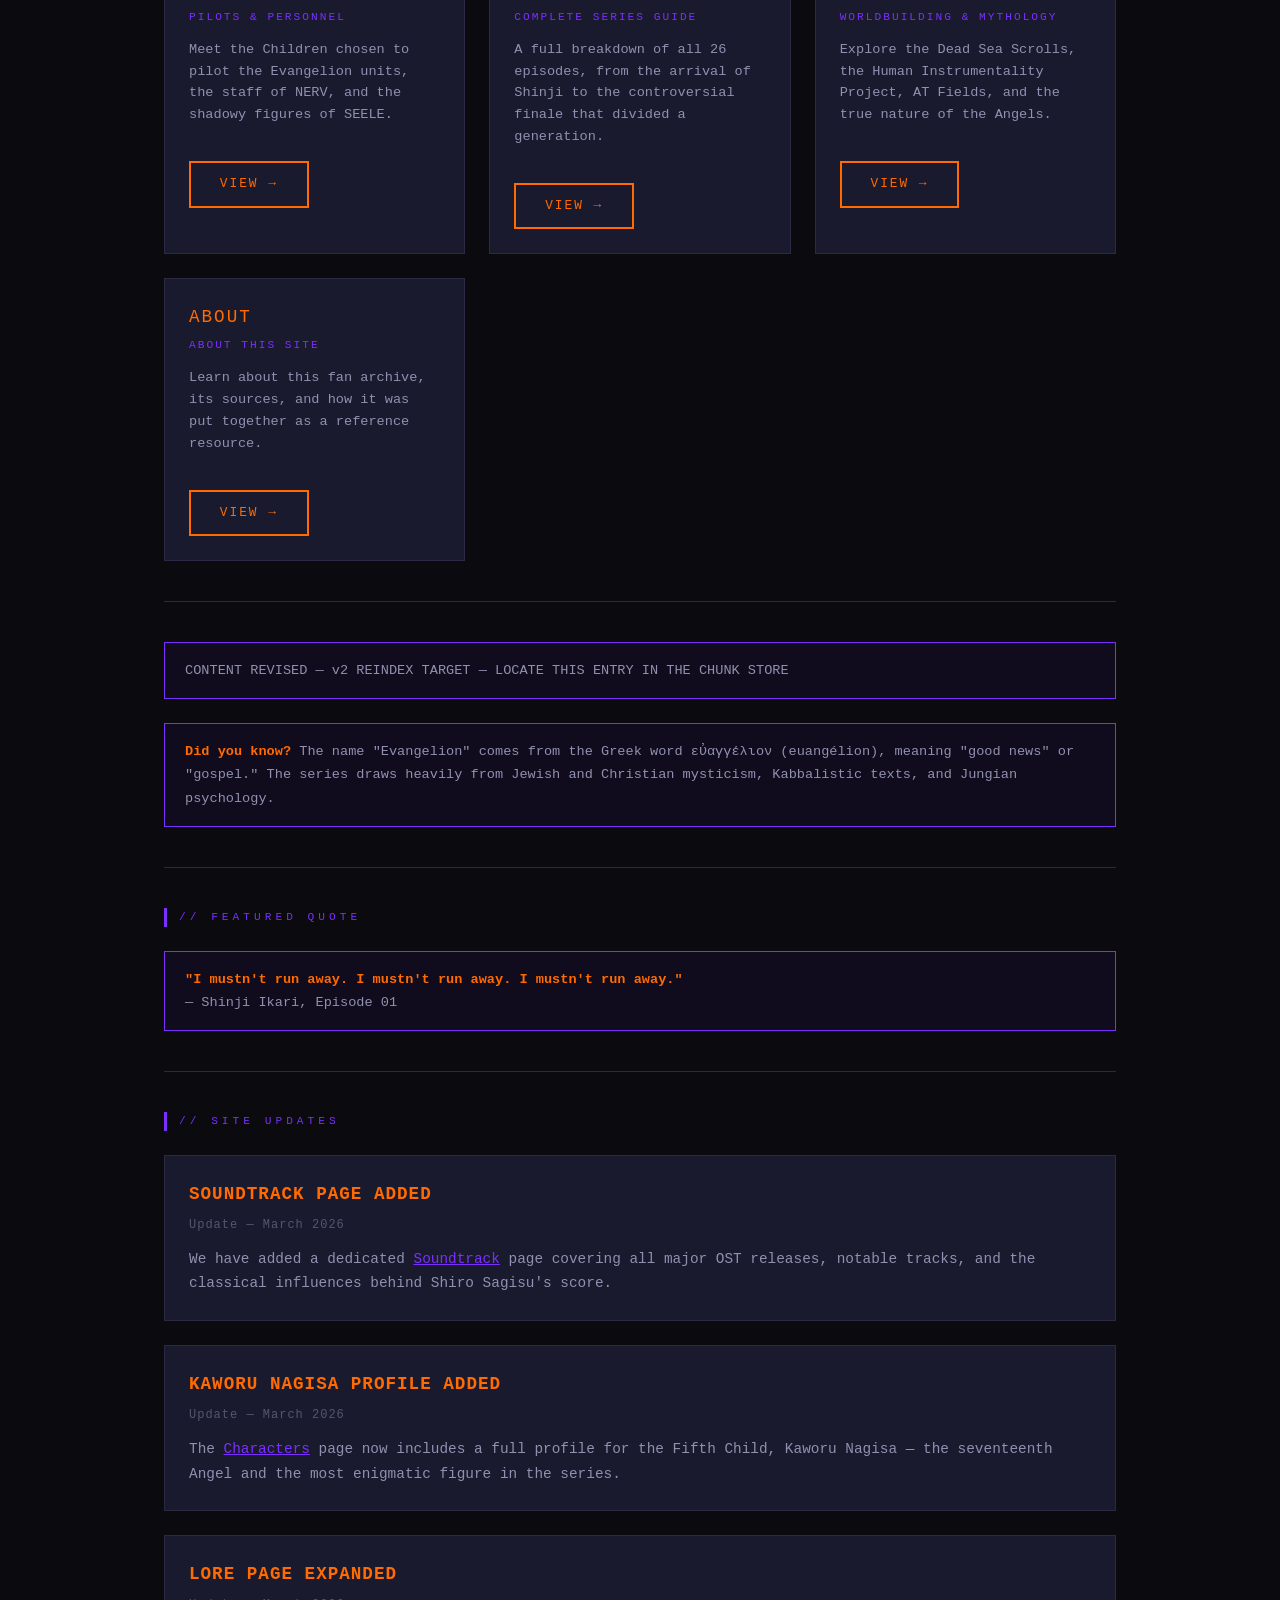
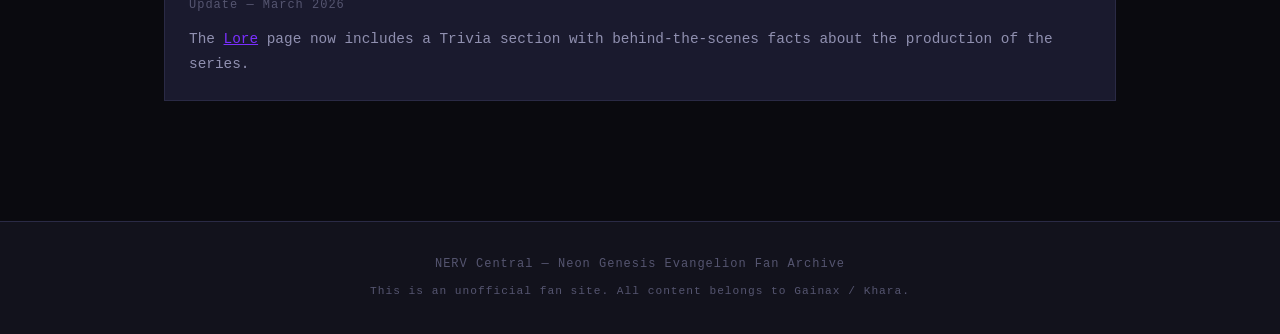
==== commit a4f24105: "updates" ====
--- a/index.html
+++ b/index.html
@@ -16,7 +16,7 @@
       <li><a href="characters.html">Characters</a></li>
       <li><a href="episodes.html">Episodes</a></li>
       <li><a href="lore.html">Lore</a></li>
-      <li><a href="soundtrack.html">Soundtrack</a></li>
+      <li><a href="angels.html">Angels</a></li>
       <li><a href="about.html">About</a></li>
     </ul>
   </nav>
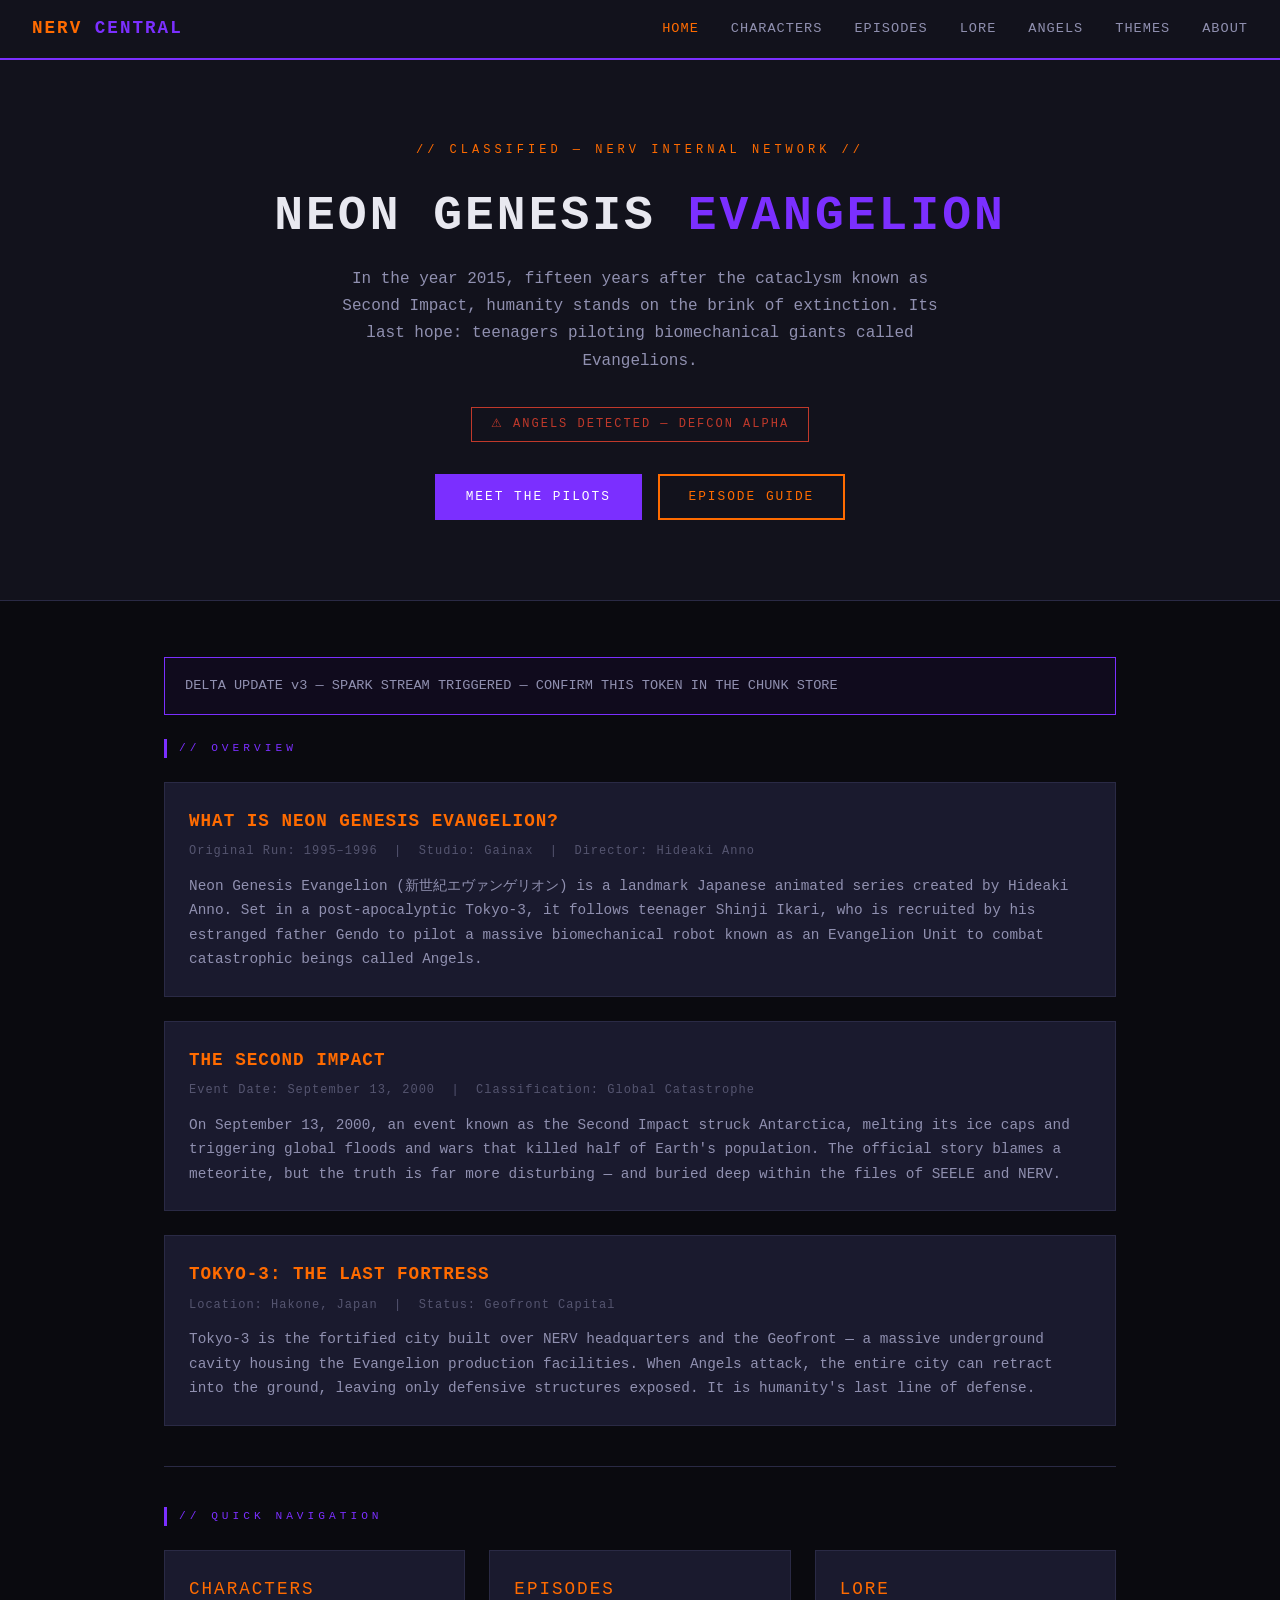
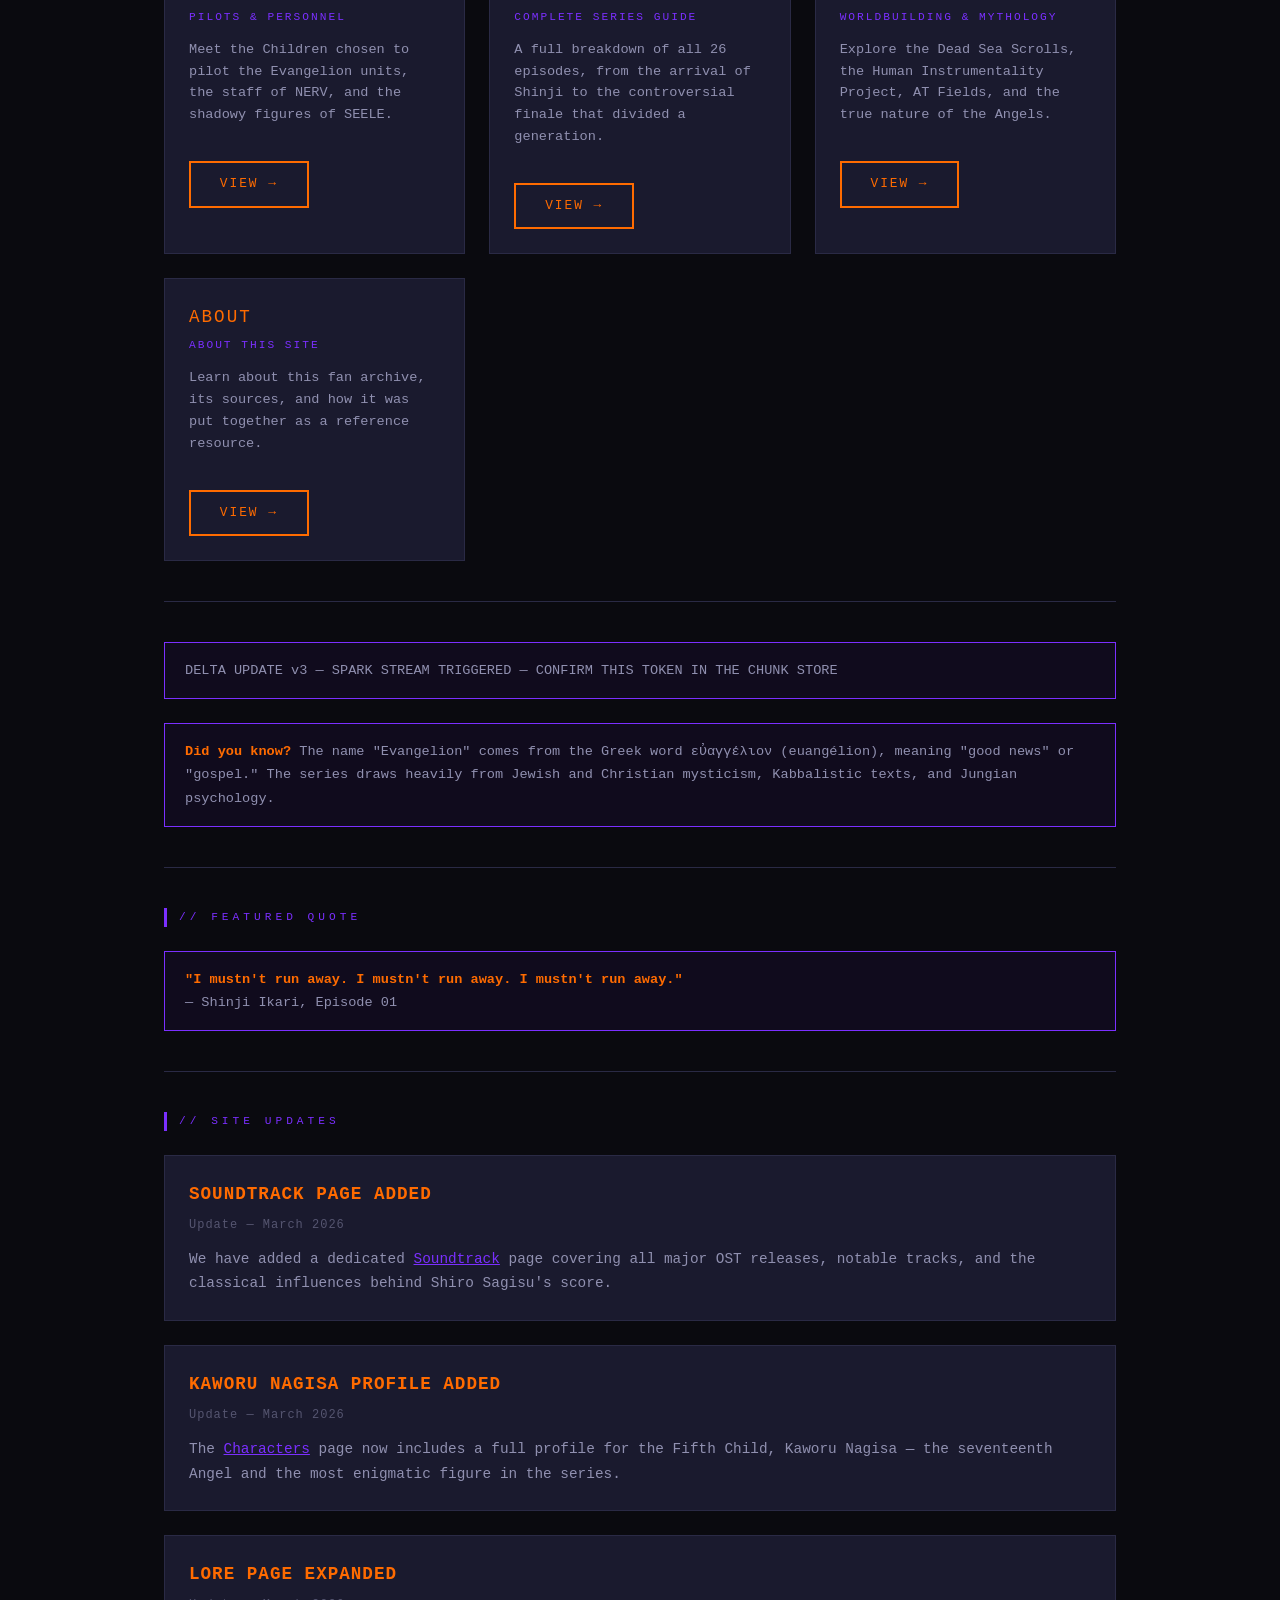
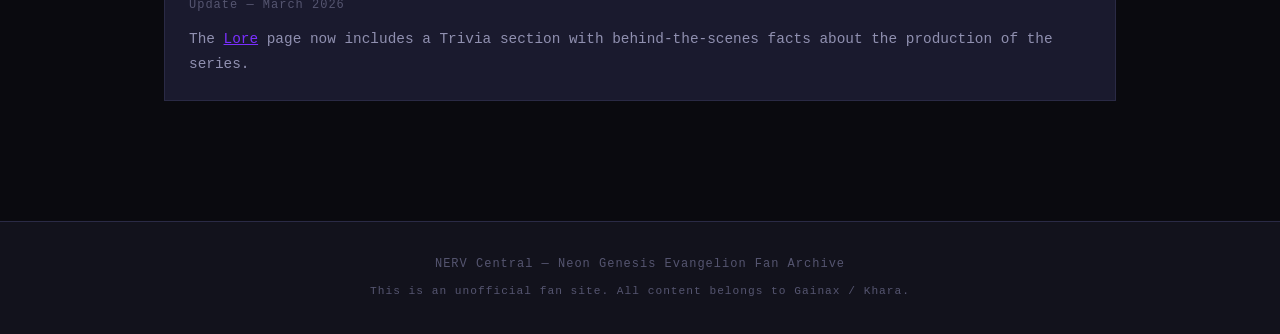
==== commit d34c970d: "updates" ====
--- a/index.html
+++ b/index.html
@@ -17,6 +17,7 @@
       <li><a href="episodes.html">Episodes</a></li>
       <li><a href="lore.html">Lore</a></li>
       <li><a href="angels.html">Angels</a></li>
+      <li><a href="themes.html">Themes</a></li>
       <li><a href="about.html">About</a></li>
     </ul>
   </nav>
@@ -39,7 +40,7 @@
   <div class="container">
 
     <div class="highlight-box">
-      CONTENT REVISED — v2 REINDEX TARGET — LOCATE THIS ENTRY IN THE CHUNK STORE
+      DELTA UPDATE v3 — SPARK STREAM TRIGGERED — CONFIRM THIS TOKEN IN THE CHUNK STORE
     </div>
 
     <p class="section-title">// Overview</p>
@@ -112,7 +113,7 @@
     <hr class="divider" />
 
     <div class="highlight-box">
-      CONTENT REVISED — v2 REINDEX TARGET — LOCATE THIS ENTRY IN THE CHUNK STORE
+      DELTA UPDATE v3 — SPARK STREAM TRIGGERED — CONFIRM THIS TOKEN IN THE CHUNK STORE
     </div>
 
     <div class="highlight-box">
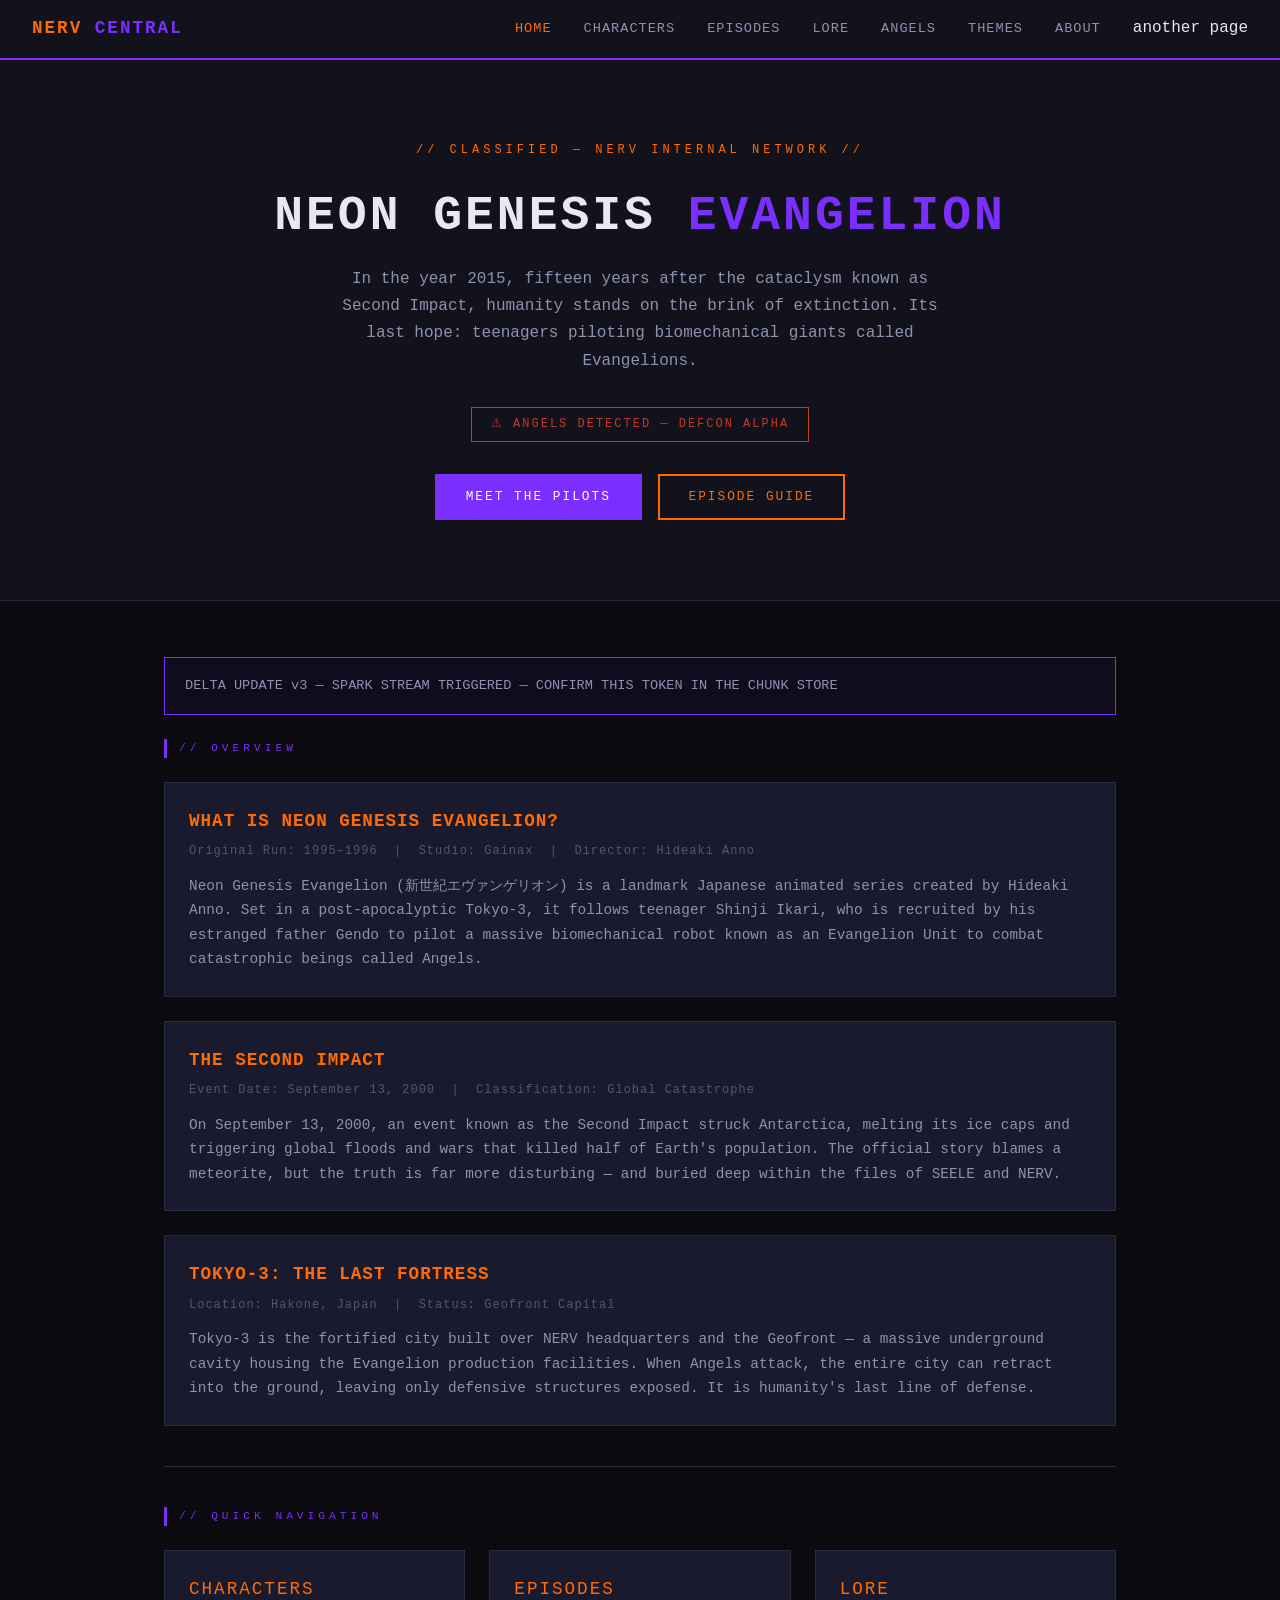
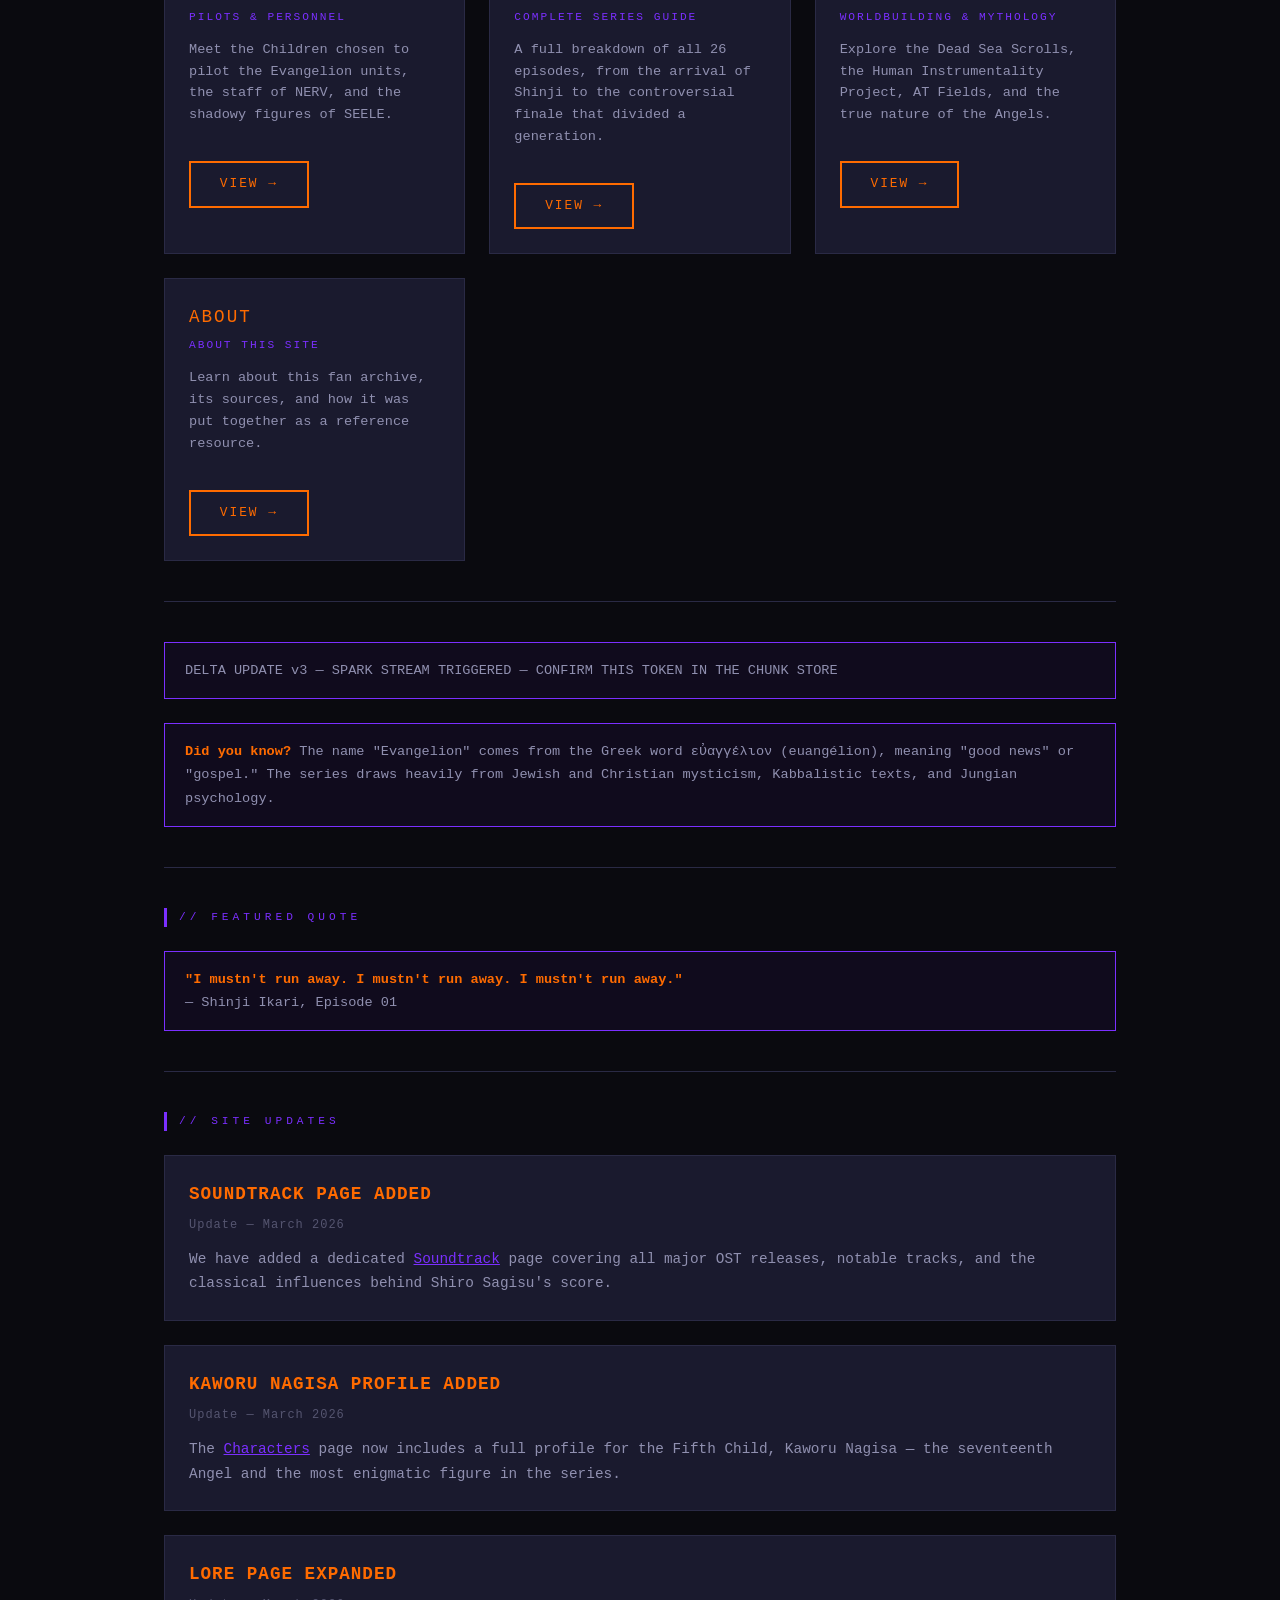
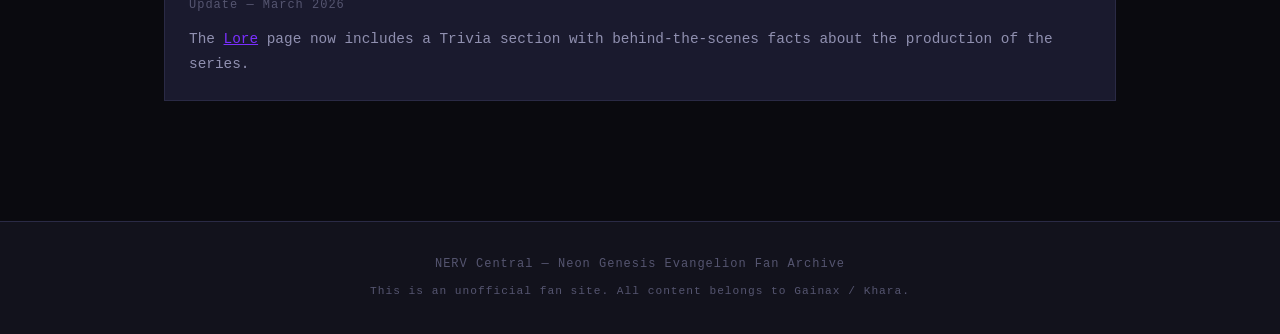
==== commit 1e633761: "changes" ====
--- a/index.html
+++ b/index.html
@@ -19,6 +19,7 @@
       <li><a href="angels.html">Angels</a></li>
       <li><a href="themes.html">Themes</a></li>
       <li><a href="about.html">About</a></li>
+      <li href="copy_file.html">another page</li>
     </ul>
   </nav>
 
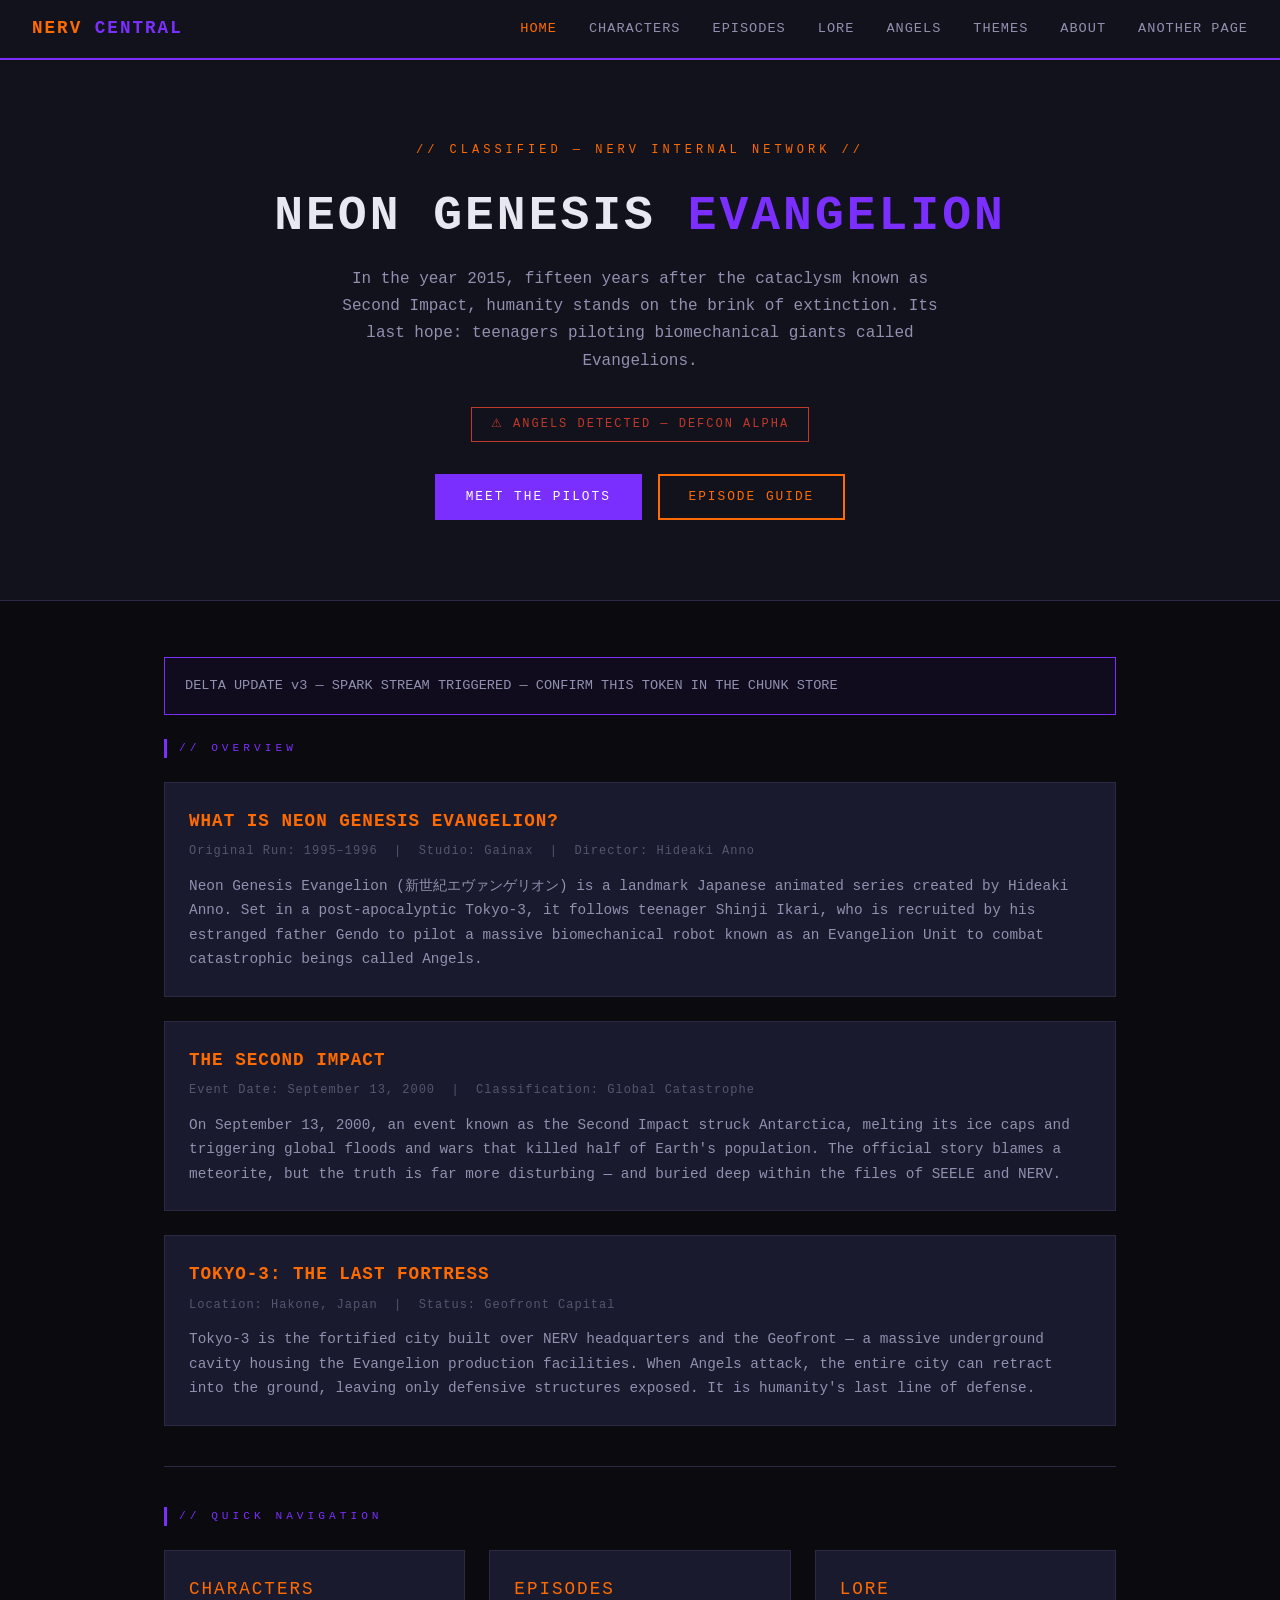
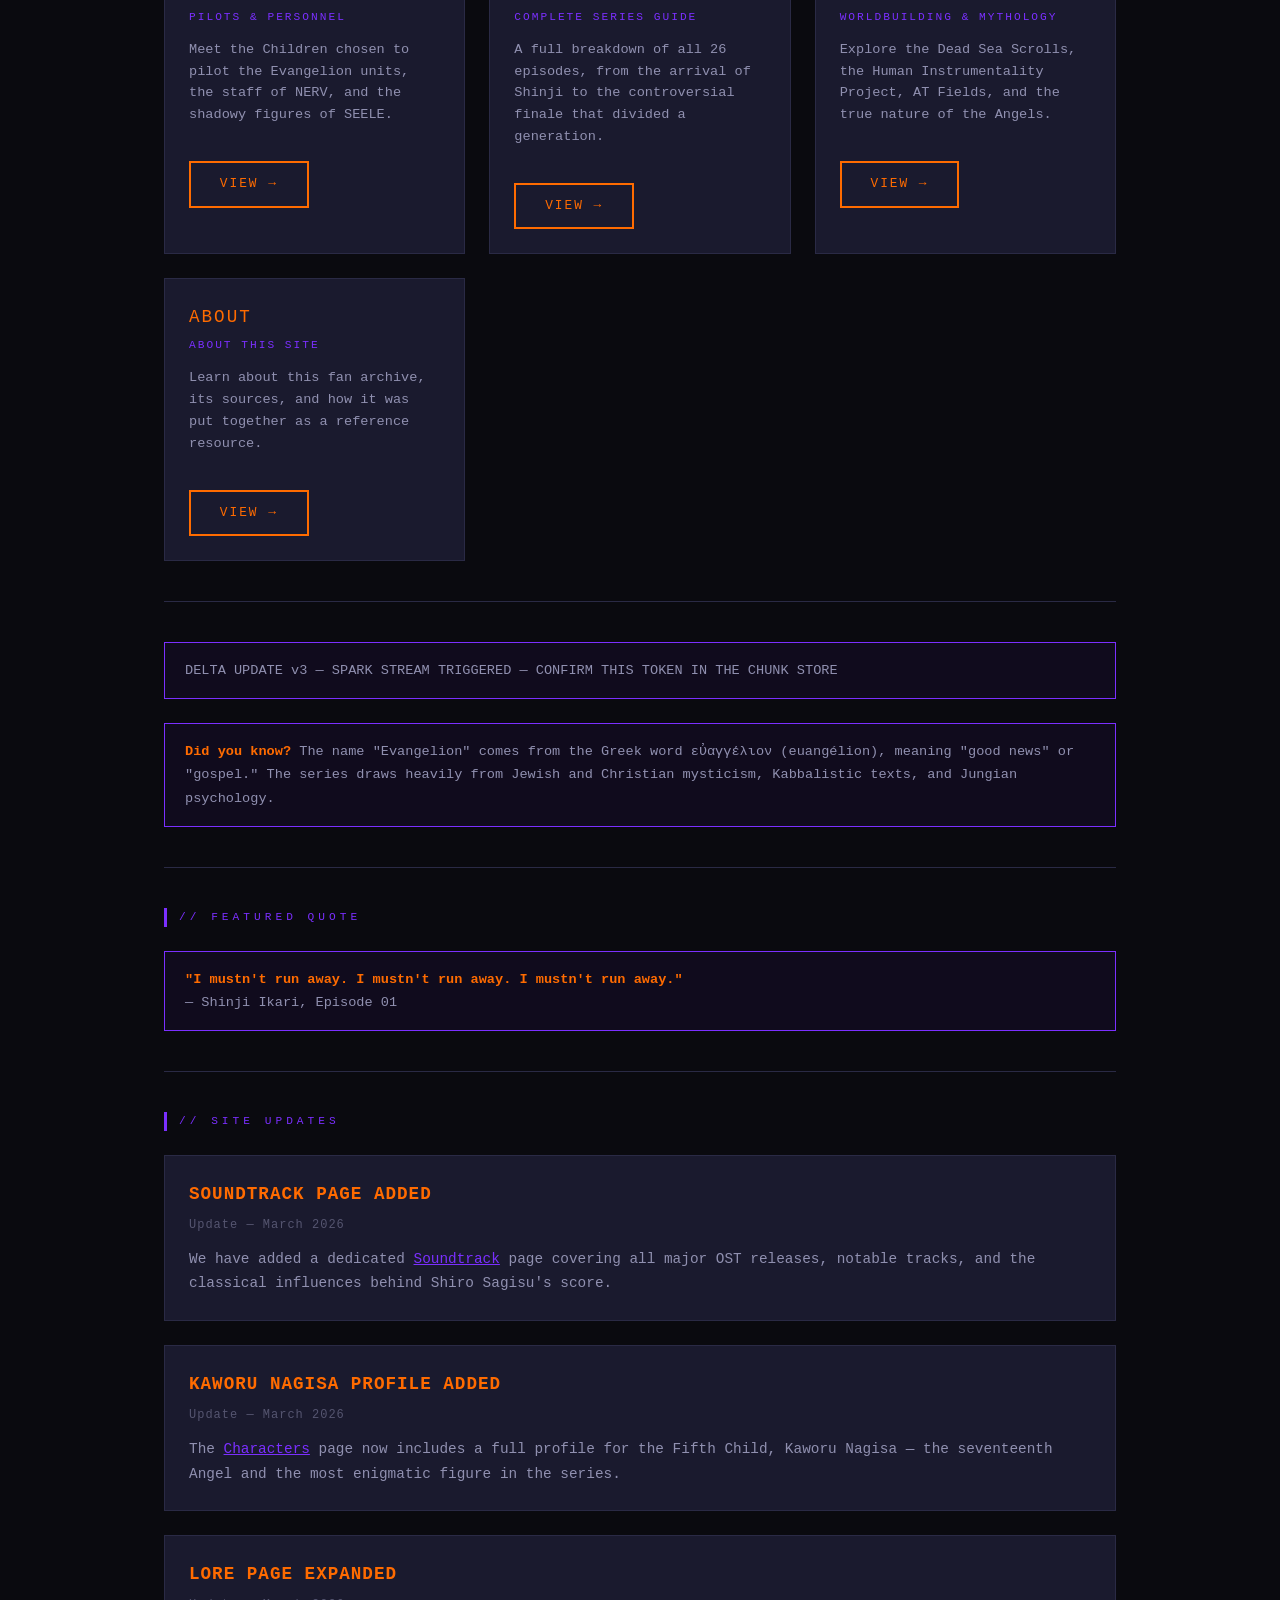
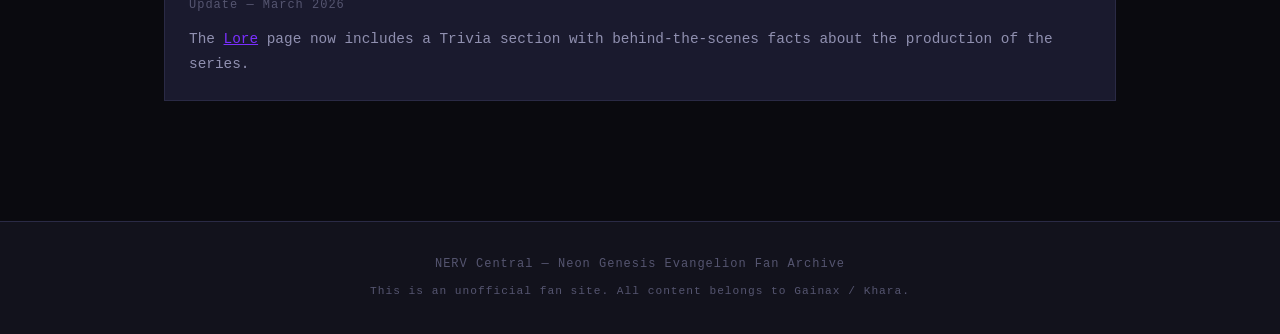
==== commit 7b47ed45: "changes" ====
--- a/index.html
+++ b/index.html
@@ -19,7 +19,7 @@
       <li><a href="angels.html">Angels</a></li>
       <li><a href="themes.html">Themes</a></li>
       <li><a href="about.html">About</a></li>
-      <li href="copy_file.html">another page</li>
+      <li><a href="copy_file.html">another page</a></li>
     </ul>
   </nav>
 
